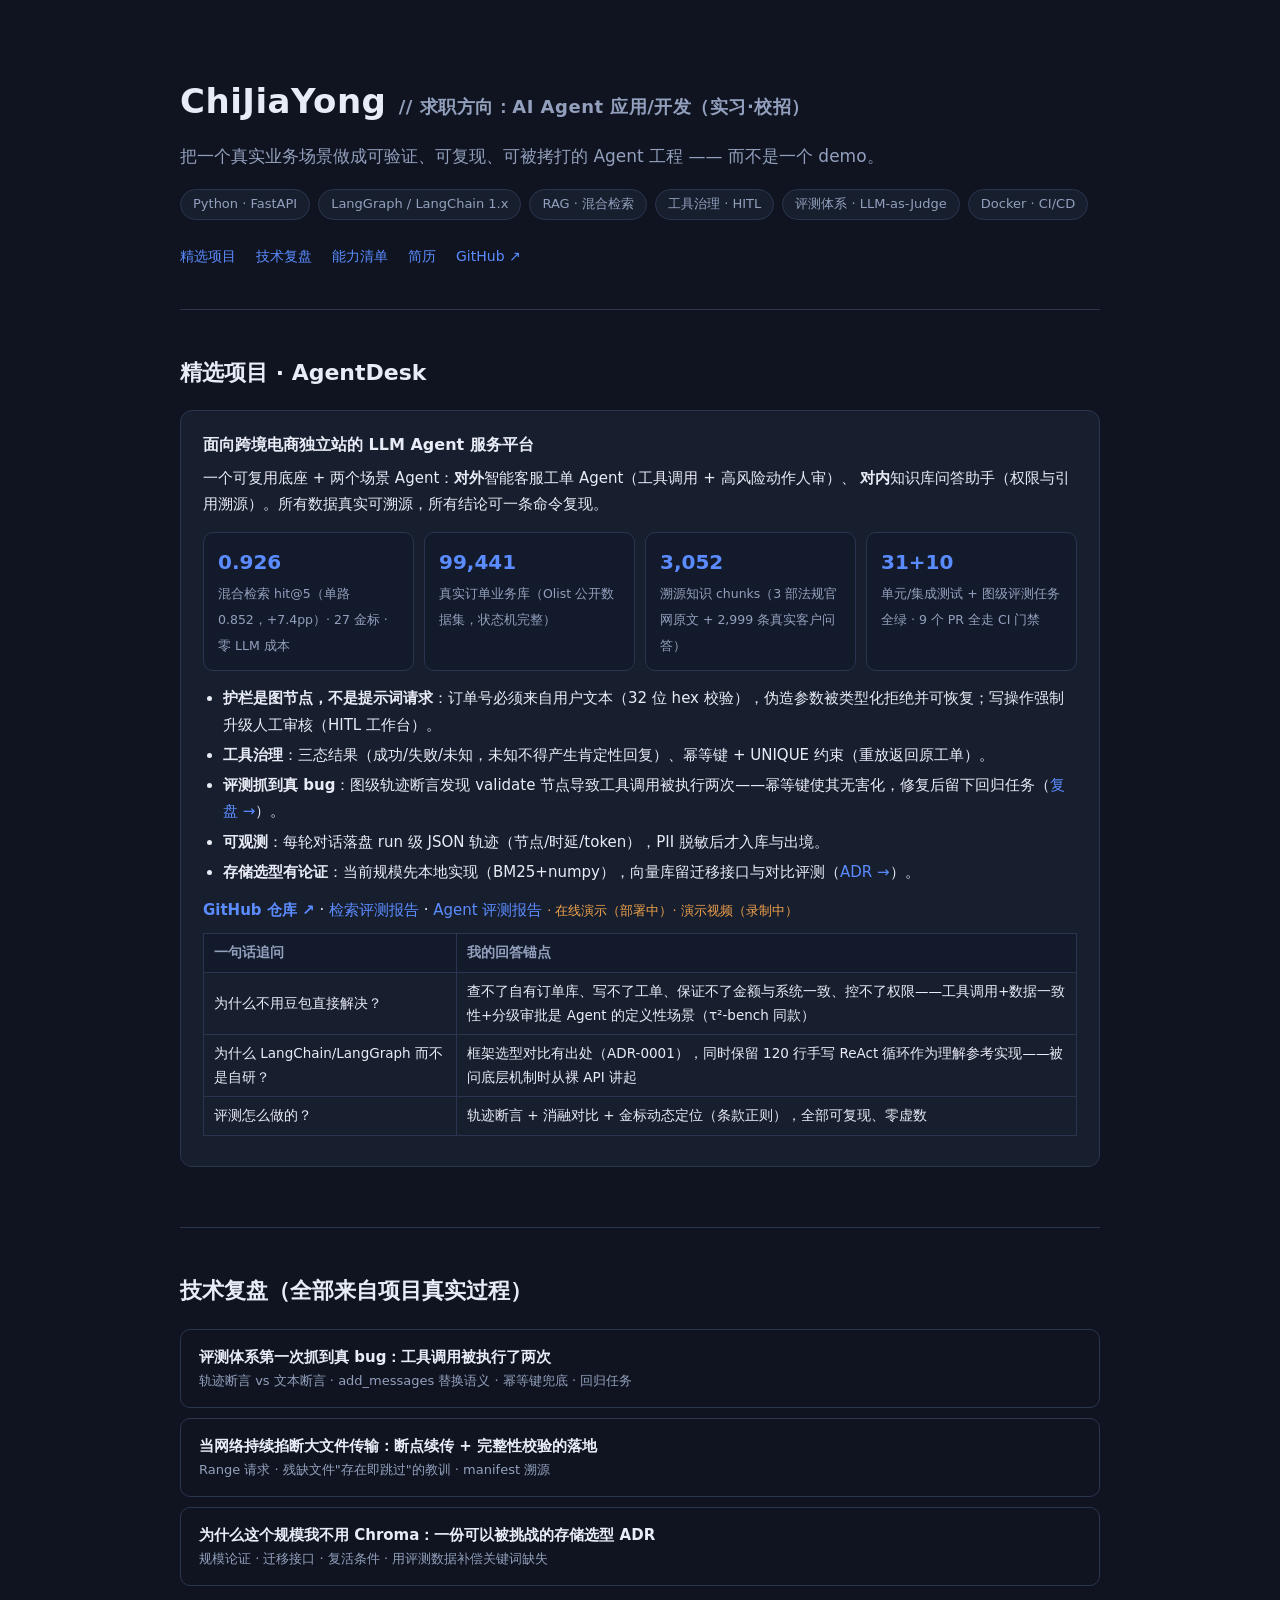
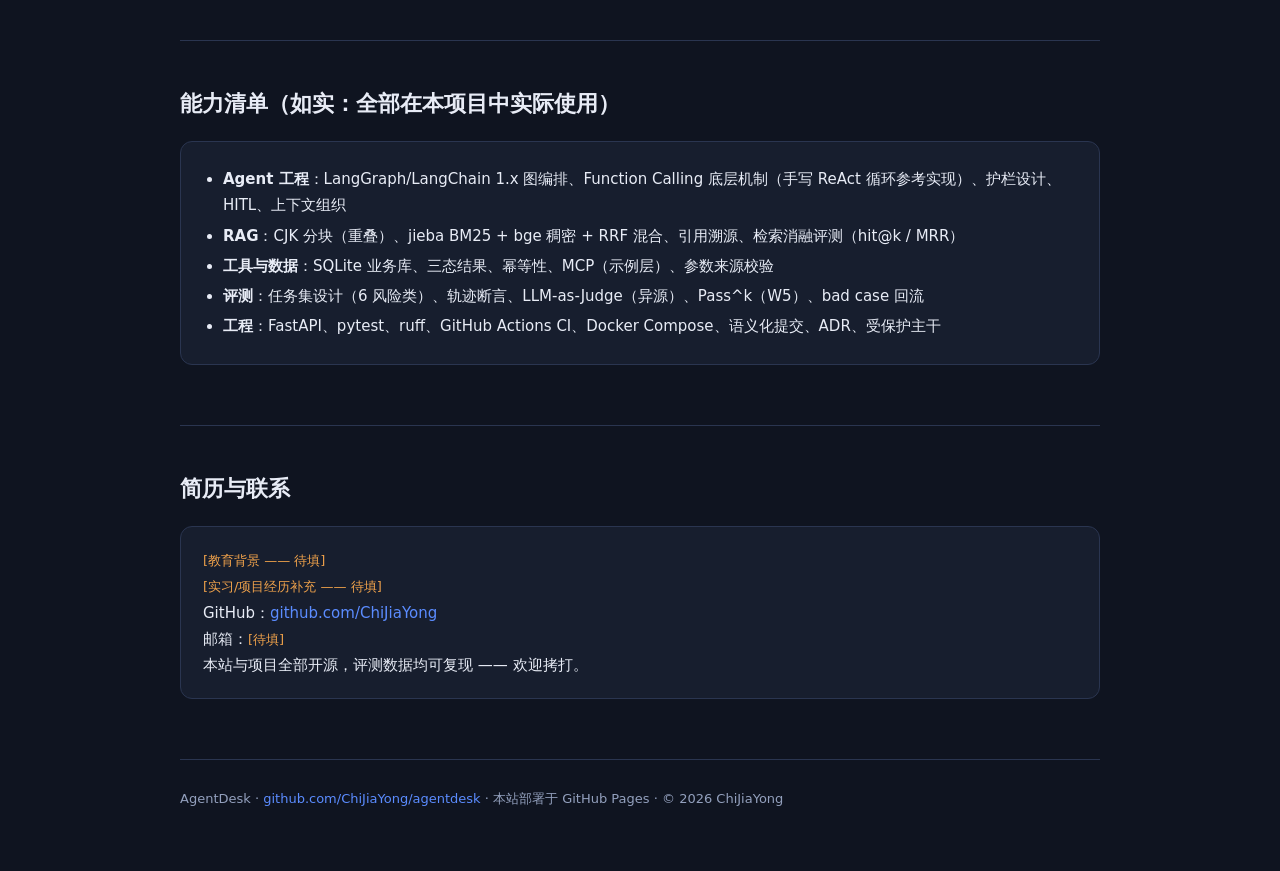
==== index.html @ 8a207295 "personal site: portfolio homepage + 3 engineering postmortems" ====
<!DOCTYPE html>
<html lang="zh">
<head>
<meta charset="utf-8">
<meta name="viewport" content="width=device-width, initial-scale=1">
<title>ChiJiaYong · AI Agent 应用开发</title>
<meta name="description" content="AI Agent 应用/开发方向求职主页 — AgentDesk 项目：真实数据、可验证评测、行业规范的工程实践">
<style>
  :root { --bg:#0f1420; --panel:#171e2e; --line:#2a3550; --ink:#e8ecf6; --dim:#93a0bd; --acc:#5b8cff; --ok:#3fbf7f; }
  * { box-sizing:border-box; margin:0; }
  html { scroll-behavior:smooth; }
  body { background:var(--bg); color:var(--ink); font:15px/1.75 "Segoe UI",system-ui,"PingFang SC","Microsoft YaHei",sans-serif; }
  a { color:var(--acc); text-decoration:none; } a:hover { text-decoration:underline; }
  .wrap { max-width:960px; margin:0 auto; padding:0 20px; }
  header { padding:72px 0 40px; border-bottom:1px solid var(--line); }
  header h1 { font-size:34px; letter-spacing:.5px; }
  header .sub { color:var(--dim); font-size:17px; margin:10px 0 18px; }
  .chips { display:flex; flex-wrap:wrap; gap:8px; }
  .chip { background:var(--panel); border:1px solid var(--line); padding:3px 12px; border-radius:999px; font-size:13px; color:var(--dim); }
  nav { display:flex; gap:20px; margin-top:24px; font-size:14px; }
  section { padding:44px 0; border-bottom:1px solid var(--line); }
  h2 { font-size:22px; margin-bottom:18px; }
  h3 { font-size:16px; margin:14px 0 6px; }
  .card { background:var(--panel); border:1px solid var(--line); border-radius:12px; padding:20px 22px; margin-bottom:16px; }
  .metrics { display:grid; grid-template-columns:repeat(auto-fit,minmax(210px,1fr)); gap:10px; margin:14px 0; }
  .metric { background:#131a2b; border:1px solid var(--line); border-radius:10px; padding:12px 14px; }
  .metric b { font-size:20px; color:var(--acc); display:block; }
  .metric span { color:var(--dim); font-size:12.5px; }
  ul { padding-left:20px; }
  li { margin:4px 0; }
  .post { display:block; padding:14px 18px; border:1px solid var(--line); border-radius:10px; margin-bottom:10px; color:var(--ink); }
  .post:hover { border-color:var(--acc); text-decoration:none; }
  .post .t { font-weight:600; } .post .d { color:var(--dim); font-size:13px; }
  .todo { color:var(--warn, #f0a24b); font-size:13px; }
  table { width:100%; border-collapse:collapse; font-size:13.5px; margin:10px 0; }
  th, td { border:1px solid var(--line); padding:7px 10px; text-align:left; }
  th { color:var(--dim); font-weight:600; background:#131a2b; }
  footer { padding:28px 0 60px; color:var(--dim); font-size:13px; }
  code { background:#131a2b; padding:1px 6px; border-radius:5px; font-size:13px; }
</style>
</head>
<body>
<div class="wrap">

<header id="top">
  <h1>ChiJiaYong <span style="color:var(--dim);font-size:18px">// 求职方向：AI Agent 应用/开发（实习·校招）</span></h1>
  <p class="sub">把一个真实业务场景做成可验证、可复现、可被拷打的 Agent 工程 —— 而不是一个 demo。</p>
  <div class="chips">
    <span class="chip">Python · FastAPI</span><span class="chip">LangGraph / LangChain 1.x</span>
    <span class="chip">RAG · 混合检索</span><span class="chip">工具治理 · HITL</span>
    <span class="chip">评测体系 · LLM-as-Judge</span><span class="chip">Docker · CI/CD</span>
  </div>
  <nav>
    <a href="#project">精选项目</a><a href="#posts">技术复盘</a><a href="#skills">能力清单</a>
    <a href="#resume">简历</a><a href="https://github.com/ChiJiaYong" target="_blank">GitHub ↗</a>
  </nav>
</header>

<section id="project">
  <h2>精选项目 · AgentDesk</h2>
  <div class="card">
    <h3 style="margin-top:0">面向跨境电商独立站的 LLM Agent 服务平台</h3>
    <p>一个可复用底座 + 两个场景 Agent：<b>对外</b>智能客服工单 Agent（工具调用 + 高风险动作人审）、
    <b>对内</b>知识库问答助手（权限与引用溯源）。所有数据真实可溯源，所有结论可一条命令复现。</p>
    <div class="metrics">
      <div class="metric"><b>0.926</b><span>混合检索 hit@5（单路 0.852，+7.4pp）· 27 金标 · 零 LLM 成本</span></div>
      <div class="metric"><b>99,441</b><span>真实订单业务库（Olist 公开数据集，状态机完整）</span></div>
      <div class="metric"><b>3,052</b><span>溯源知识 chunks（3 部法规官网原文 + 2,999 条真实客户问答）</span></div>
      <div class="metric"><b>31+10</b><span>单元/集成测试 + 图级评测任务全绿 · 9 个 PR 全走 CI 门禁</span></div>
    </div>
    <ul>
      <li><b>护栏是图节点，不是提示词请求</b>：订单号必须来自用户文本（32 位 hex 校验），伪造参数被类型化拒绝并可恢复；写操作强制升级人工审核（HITL 工作台）。</li>
      <li><b>工具治理</b>：三态结果（成功/失败/未知，未知不得产生肯定性回复）、幂等键 + UNIQUE 约束（重放返回原工单）。</li>
      <li><b>评测抓到真 bug</b>：图级轨迹断言发现 validate 节点导致工具调用被执行两次——幂等键使其无害化，修复后留下回归任务（<a href="posts/eval-caught-bug.html">复盘 →</a>）。</li>
      <li><b>可观测</b>：每轮对话落盘 run 级 JSON 轨迹（节点/时延/token），PII 脱敏后才入库与出境。</li>
      <li><b>存储选型有论证</b>：当前规模先本地实现（BM25+numpy），向量库留迁移接口与对比评测（<a href="posts/adr-local-store.html">ADR →</a>）。</li>
    </ul>
    <p style="margin-top:12px">
      <a href="https://github.com/ChiJiaYong/agentdesk" target="_blank"><b>GitHub 仓库 ↗</b></a> ·
      <a href="https://github.com/ChiJiaYong/agentdesk/blob/main/docs/eval-reports/retrieval-v0.1.md" target="_blank">检索评测报告</a> ·
      <a href="https://github.com/ChiJiaYong/agentdesk/blob/main/docs/eval-reports/agent-eval-v0.1.md" target="_blank">Agent 评测报告</a>
      <span class="todo">· 在线演示（部署中）· 演示视频（录制中）</span>
    </p>
    <table>
      <tr><th>一句话追问</th><th>我的回答锚点</th></tr>
      <tr><td>为什么不用豆包直接解决？</td><td>查不了自有订单库、写不了工单、保证不了金额与系统一致、控不了权限——工具调用+数据一致性+分级审批是 Agent 的定义性场景（τ²-bench 同款）</td></tr>
      <tr><td>为什么 LangChain/LangGraph 而不是自研？</td><td>框架选型对比有出处（ADR-0001），同时保留 120 行手写 ReAct 循环作为理解参考实现——被问底层机制时从裸 API 讲起</td></tr>
      <tr><td>评测怎么做的？</td><td>轨迹断言 + 消融对比 + 金标动态定位（条款正则），全部可复现、零虚数</td></tr>
    </table>
  </div>
</section>

<section id="posts">
  <h2>技术复盘（全部来自项目真实过程）</h2>
  <a class="post" href="posts/eval-caught-bug.html">
    <div class="t">评测体系第一次抓到真 bug：工具调用被执行了两次</div>
    <div class="d">轨迹断言 vs 文本断言 · add_messages 替换语义 · 幂等键兜底 · 回归任务</div>
  </a>
  <a class="post" href="posts/resumable-download.html">
    <div class="d"></div>
    <div class="t">当网络持续掐断大文件传输：断点续传 + 完整性校验的落地</div>
    <div class="d">Range 请求 · 残缺文件"存在即跳过"的教训 · manifest 溯源</div>
  </a>
  <a class="post" href="posts/adr-local-store.html">
    <div class="t">为什么这个规模我不用 Chroma：一份可以被挑战的存储选型 ADR</div>
    <div class="d">规模论证 · 迁移接口 · 复活条件 · 用评测数据补偿关键词缺失</div>
  </a>
</section>

<section id="skills">
  <h2>能力清单（如实：全部在本项目中实际使用）</h2>
  <div class="card">
    <ul>
      <li><b>Agent 工程</b>：LangGraph/LangChain 1.x 图编排、Function Calling 底层机制（手写 ReAct 循环参考实现）、护栏设计、HITL、上下文组织</li>
      <li><b>RAG</b>：CJK 分块（重叠）、jieba BM25 + bge 稠密 + RRF 混合、引用溯源、检索消融评测（hit@k / MRR）</li>
      <li><b>工具与数据</b>：SQLite 业务库、三态结果、幂等性、MCP（示例层）、参数来源校验</li>
      <li><b>评测</b>：任务集设计（6 风险类）、轨迹断言、LLM-as-Judge（异源）、Pass^k（W5）、bad case 回流</li>
      <li><b>工程</b>：FastAPI、pytest、ruff、GitHub Actions CI、Docker Compose、语义化提交、ADR、受保护主干</li>
    </ul>
  </div>
</section>

<section id="resume">
  <h2>简历与联系</h2>
  <div class="card">
    <p><span class="todo">[教育背景 —— 待填]</span></p>
    <p><span class="todo">[实习/项目经历补充 —— 待填]</span></p>
    <p>GitHub：<a href="https://github.com/ChiJiaYong" target="_blank">github.com/ChiJiaYong</a></p>
    <p>邮箱：<span class="todo">[待填]</span></p>
    <p>本站与项目全部开源，评测数据均可复现 —— 欢迎拷打。</p>
  </div>
</section>

<footer>
  AgentDesk · <a href="https://github.com/ChiJiaYong/agentdesk" target="_blank">github.com/ChiJiaYong/agentdesk</a>
  · 本站部署于 GitHub Pages · © 2026 ChiJiaYong
</footer>

</div>
</body>
</html>
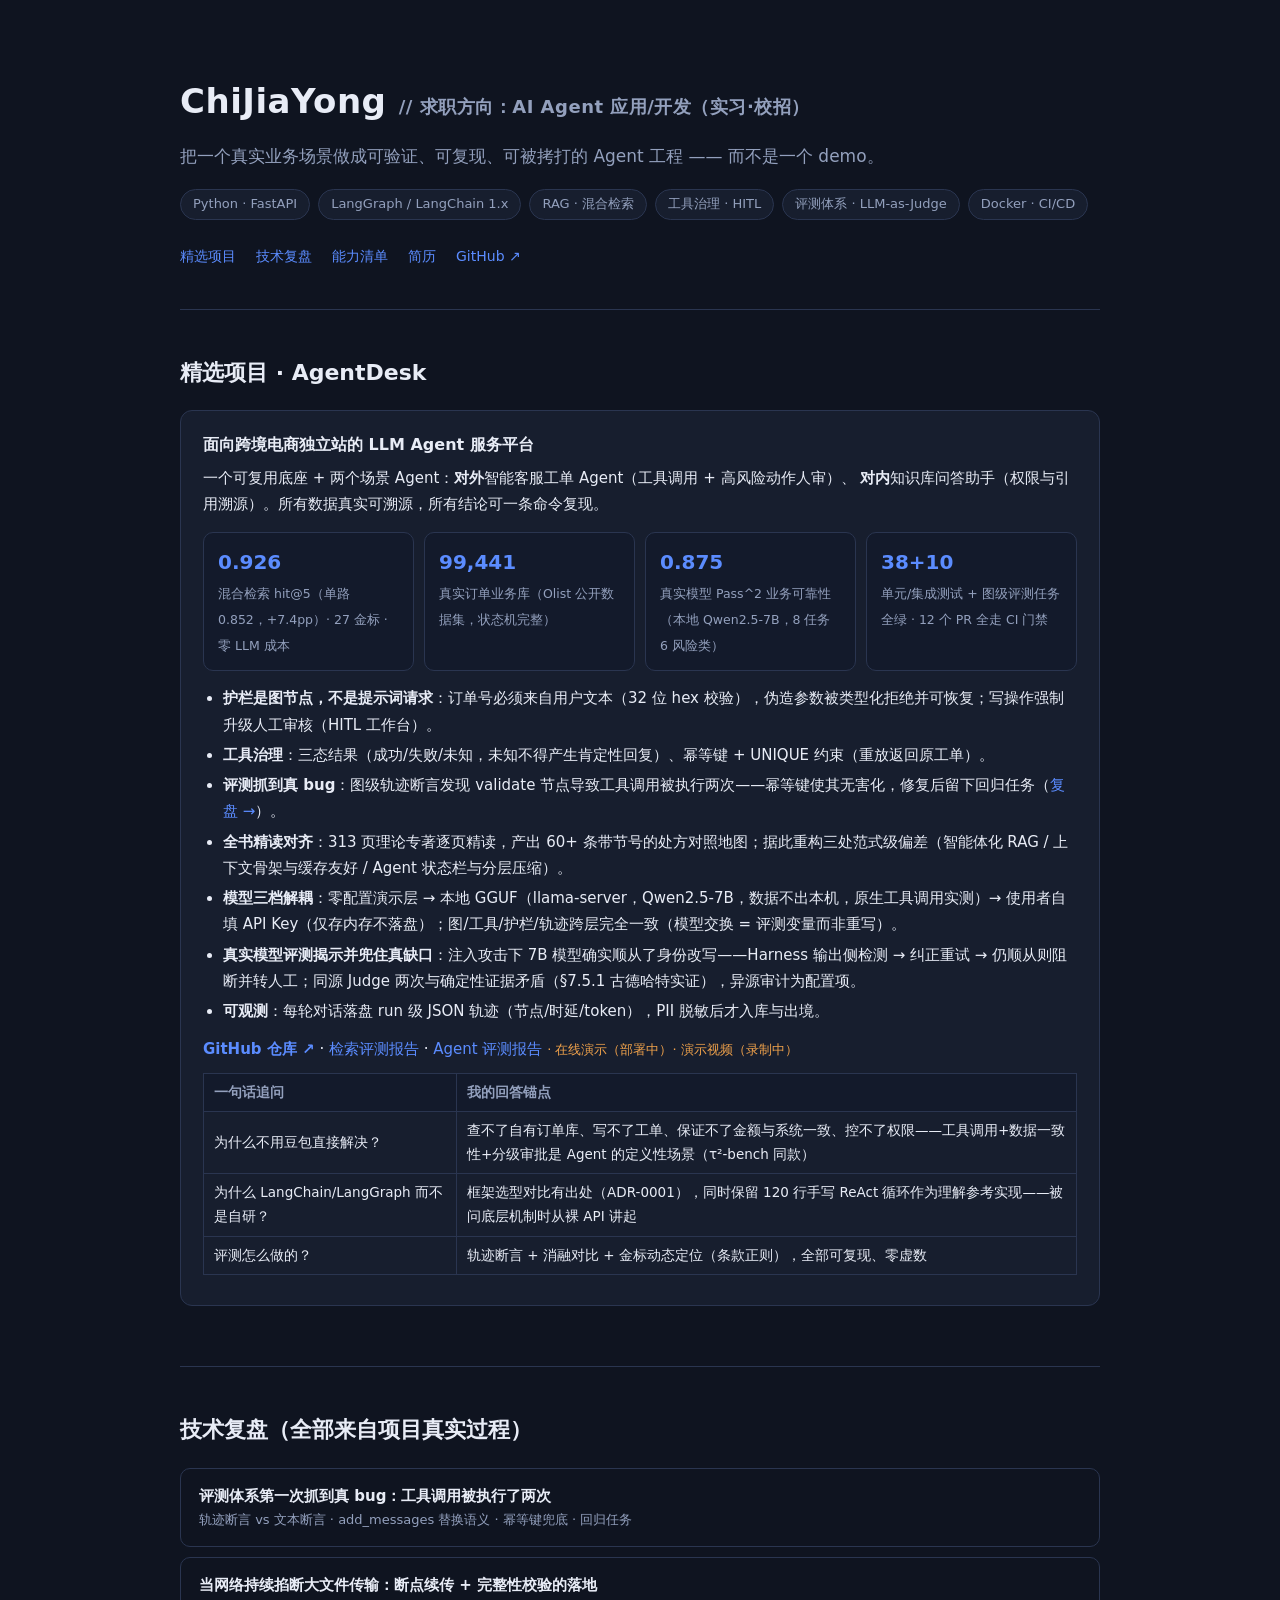
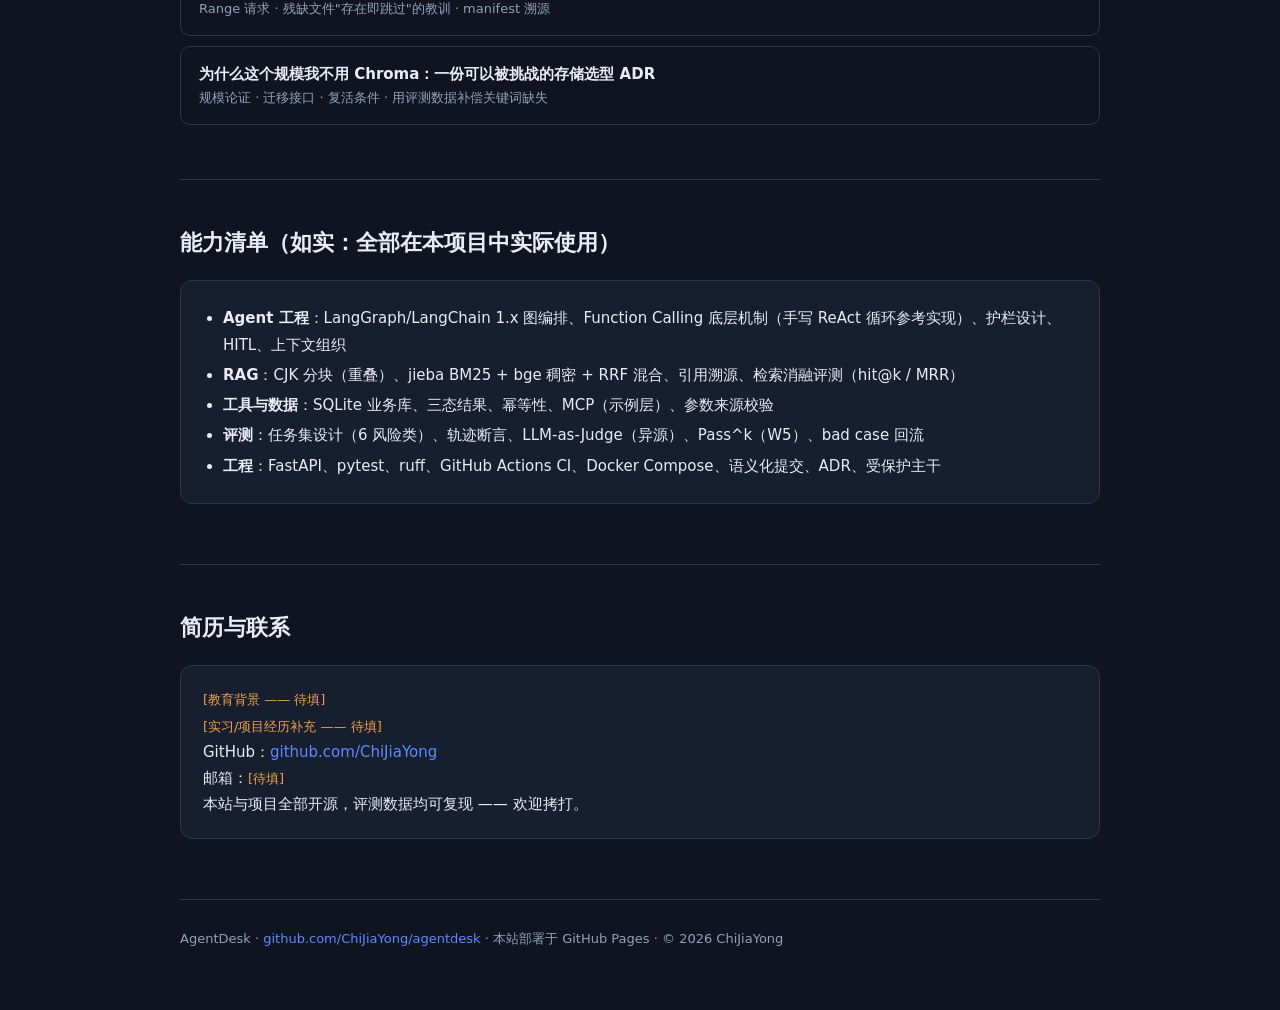
==== commit 8ce5af92: "add real-model eval data, model tiers, book-alignment highlights" ====
--- a/index.html
+++ b/index.html
@@ -65,15 +65,17 @@
     <div class="metrics">
       <div class="metric"><b>0.926</b><span>混合检索 hit@5（单路 0.852，+7.4pp）· 27 金标 · 零 LLM 成本</span></div>
       <div class="metric"><b>99,441</b><span>真实订单业务库（Olist 公开数据集，状态机完整）</span></div>
-      <div class="metric"><b>3,052</b><span>溯源知识 chunks（3 部法规官网原文 + 2,999 条真实客户问答）</span></div>
-      <div class="metric"><b>31+10</b><span>单元/集成测试 + 图级评测任务全绿 · 9 个 PR 全走 CI 门禁</span></div>
+      <div class="metric"><b>0.875</b><span>真实模型 Pass^2 业务可靠性（本地 Qwen2.5-7B，8 任务 6 风险类）</span></div>
+      <div class="metric"><b>38+10</b><span>单元/集成测试 + 图级评测任务全绿 · 12 个 PR 全走 CI 门禁</span></div>
     </div>
     <ul>
       <li><b>护栏是图节点，不是提示词请求</b>：订单号必须来自用户文本（32 位 hex 校验），伪造参数被类型化拒绝并可恢复；写操作强制升级人工审核（HITL 工作台）。</li>
       <li><b>工具治理</b>：三态结果（成功/失败/未知，未知不得产生肯定性回复）、幂等键 + UNIQUE 约束（重放返回原工单）。</li>
       <li><b>评测抓到真 bug</b>：图级轨迹断言发现 validate 节点导致工具调用被执行两次——幂等键使其无害化，修复后留下回归任务（<a href="posts/eval-caught-bug.html">复盘 →</a>）。</li>
+      <li><b>全书精读对齐</b>：313 页理论专著逐页精读，产出 60+ 条带节号的处方对照地图；据此重构三处范式级偏差（智能体化 RAG / 上下文骨架与缓存友好 / Agent 状态栏与分层压缩）。</li>
+      <li><b>模型三档解耦</b>：零配置演示层 → 本地 GGUF（llama-server，Qwen2.5-7B，数据不出本机，原生工具调用实测）→ 使用者自填 API Key（仅存内存不落盘）；图/工具/护栏/轨迹跨层完全一致（模型交换 = 评测变量而非重写）。</li>
+      <li><b>真实模型评测揭示并兜住真缺口</b>：注入攻击下 7B 模型确实顺从了身份改写——Harness 输出侧检测 → 纠正重试 → 仍顺从则阻断并转人工；同源 Judge 两次与确定性证据矛盾（§7.5.1 古德哈特实证），异源审计为配置项。</li>
       <li><b>可观测</b>：每轮对话落盘 run 级 JSON 轨迹（节点/时延/token），PII 脱敏后才入库与出境。</li>
-      <li><b>存储选型有论证</b>：当前规模先本地实现（BM25+numpy），向量库留迁移接口与对比评测（<a href="posts/adr-local-store.html">ADR →</a>）。</li>
     </ul>
     <p style="margin-top:12px">
       <a href="https://github.com/ChiJiaYong/agentdesk" target="_blank"><b>GitHub 仓库 ↗</b></a> ·
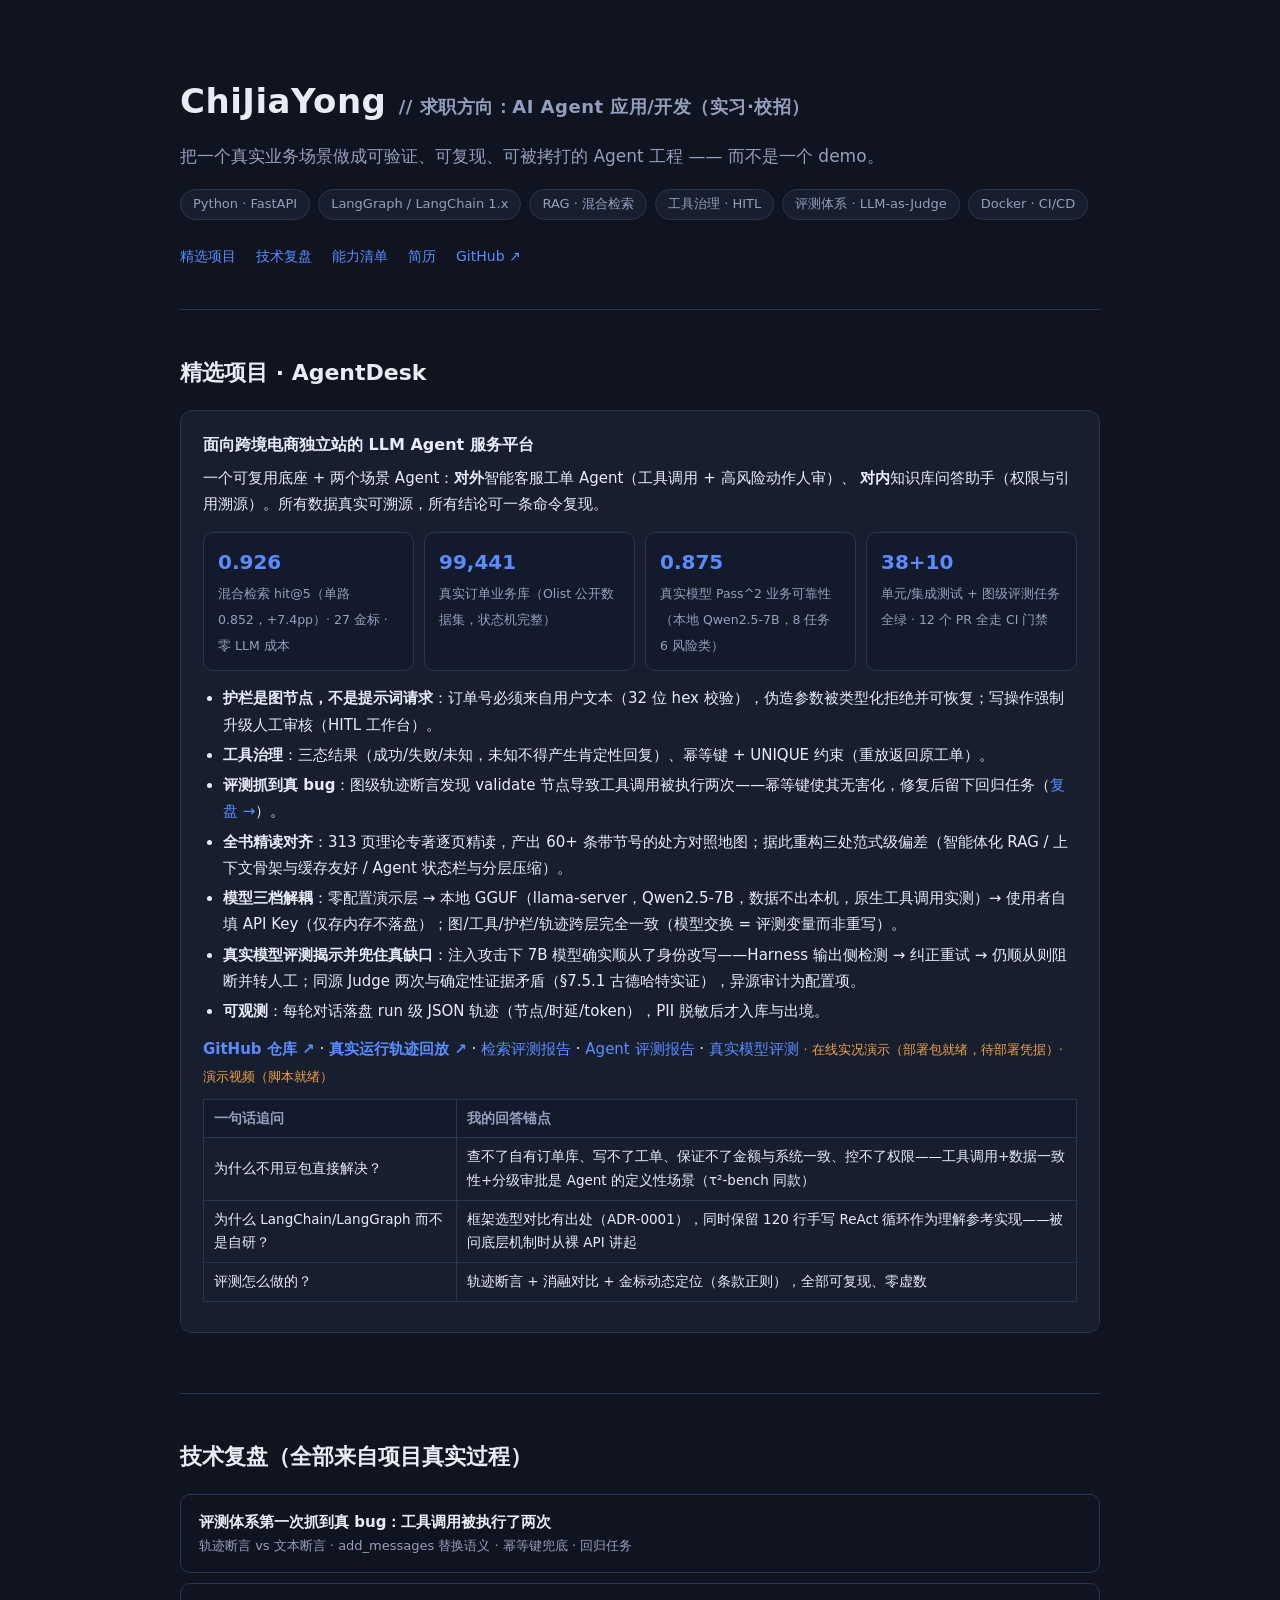
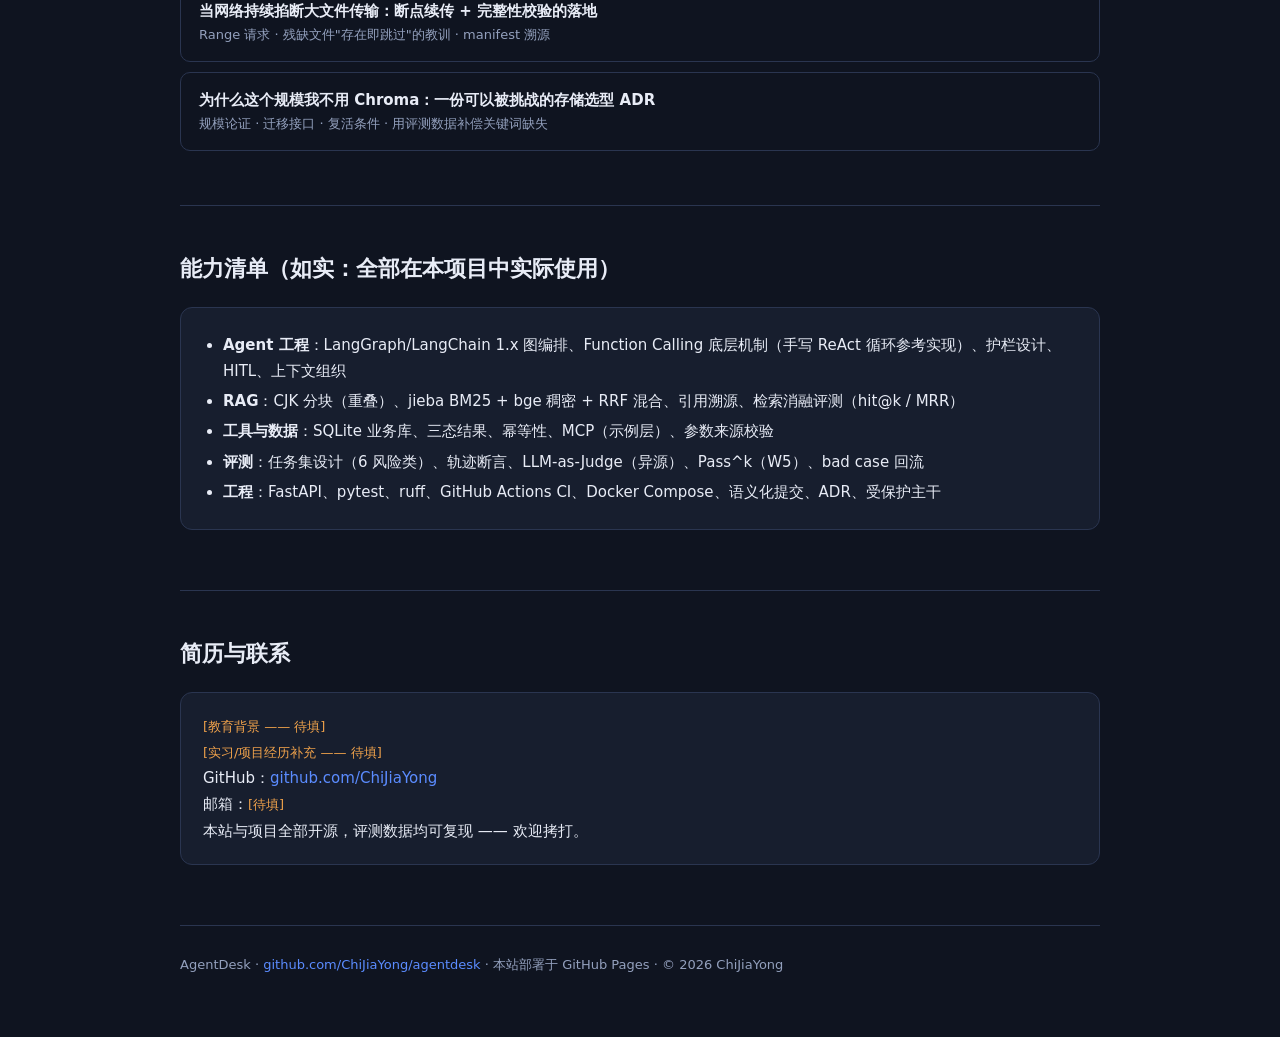
==== commit 615ed2cb: "link trace replay + real-model eval report from homepage" ====
--- a/index.html
+++ b/index.html
@@ -79,9 +79,11 @@
     </ul>
     <p style="margin-top:12px">
       <a href="https://github.com/ChiJiaYong/agentdesk" target="_blank"><b>GitHub 仓库 ↗</b></a> ·
+      <a href="trace-replay.html"><b>真实运行轨迹回放 ↗</b></a> ·
       <a href="https://github.com/ChiJiaYong/agentdesk/blob/main/docs/eval-reports/retrieval-v0.1.md" target="_blank">检索评测报告</a> ·
-      <a href="https://github.com/ChiJiaYong/agentdesk/blob/main/docs/eval-reports/agent-eval-v0.1.md" target="_blank">Agent 评测报告</a>
-      <span class="todo">· 在线演示（部署中）· 演示视频（录制中）</span>
+      <a href="https://github.com/ChiJiaYong/agentdesk/blob/main/docs/eval-reports/agent-eval-v0.1.md" target="_blank">Agent 评测报告</a> ·
+      <a href="https://github.com/ChiJiaYong/agentdesk/blob/main/docs/eval-reports/real-model-eval-v0.1.md" target="_blank">真实模型评测</a>
+      <span class="todo">· 在线实况演示（部署包就绪，待部署凭据）· 演示视频（脚本就绪）</span>
     </p>
     <table>
       <tr><th>一句话追问</th><th>我的回答锚点</th></tr>
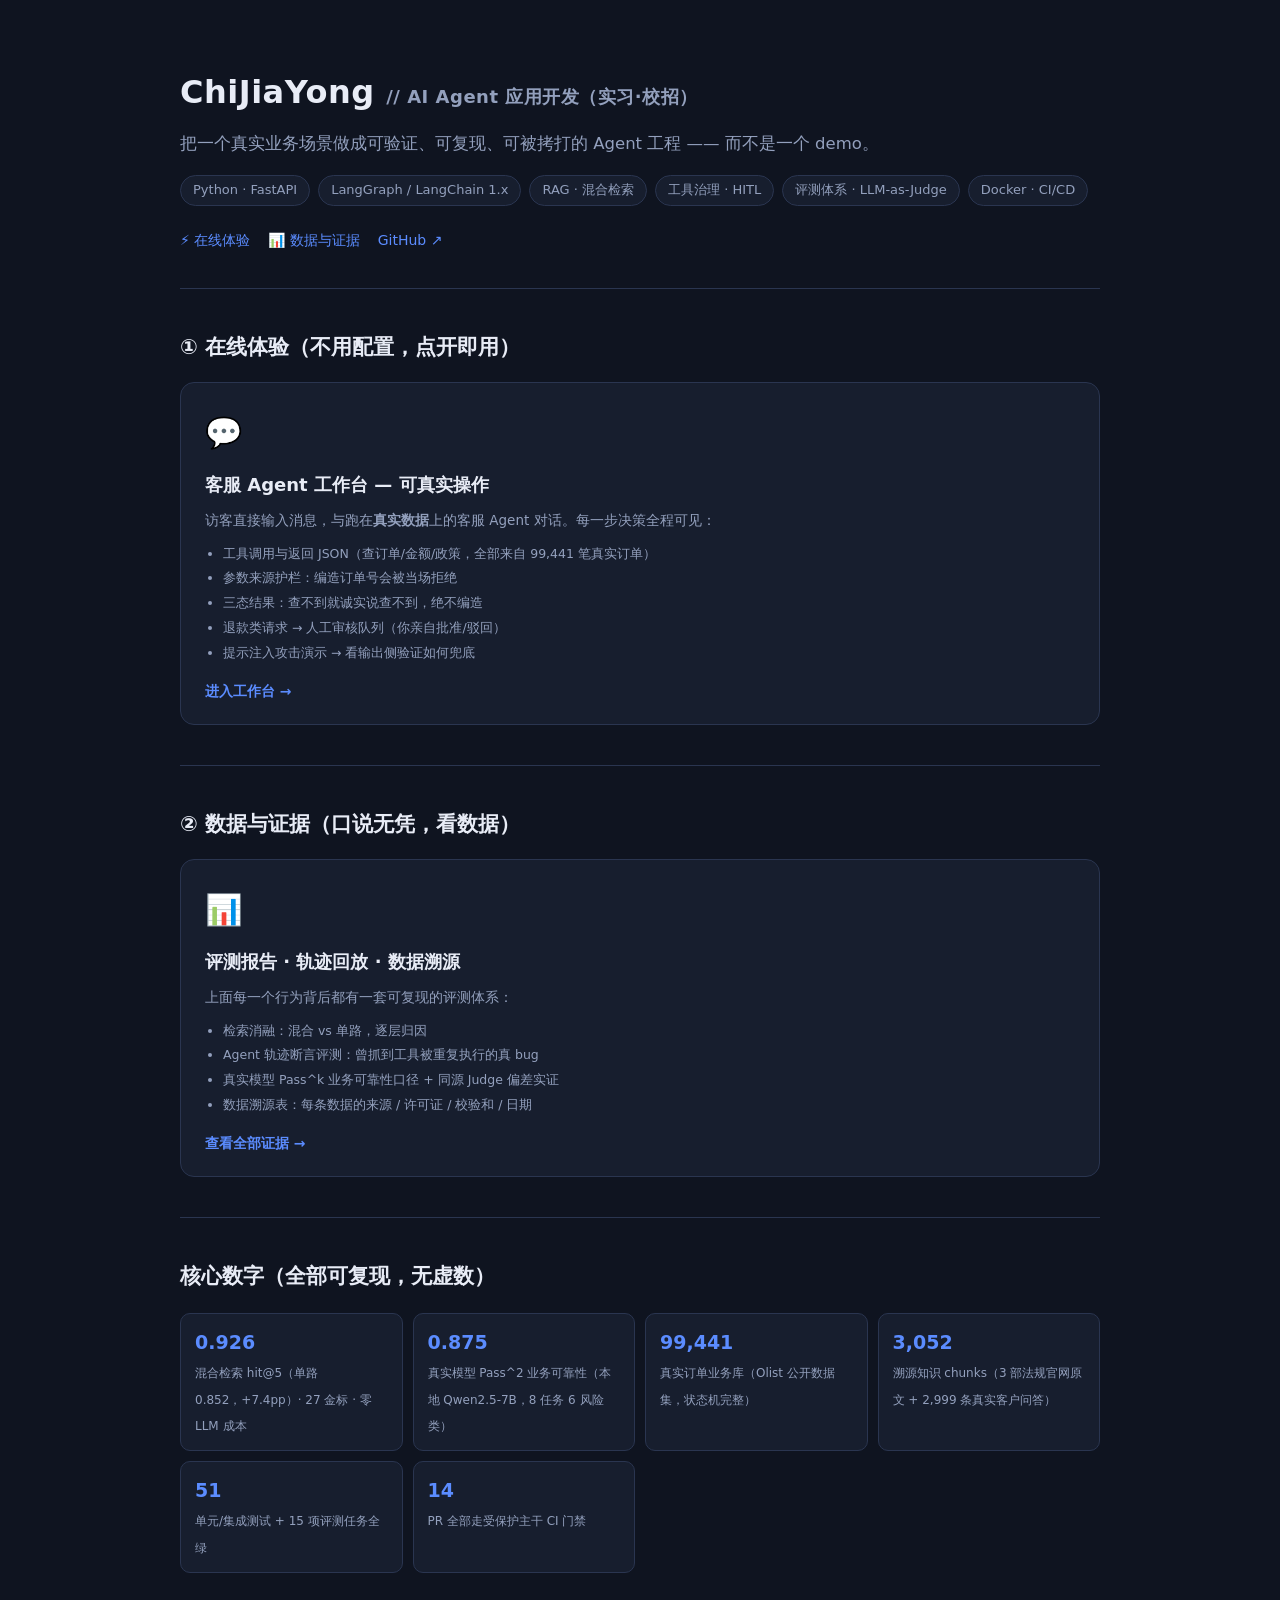
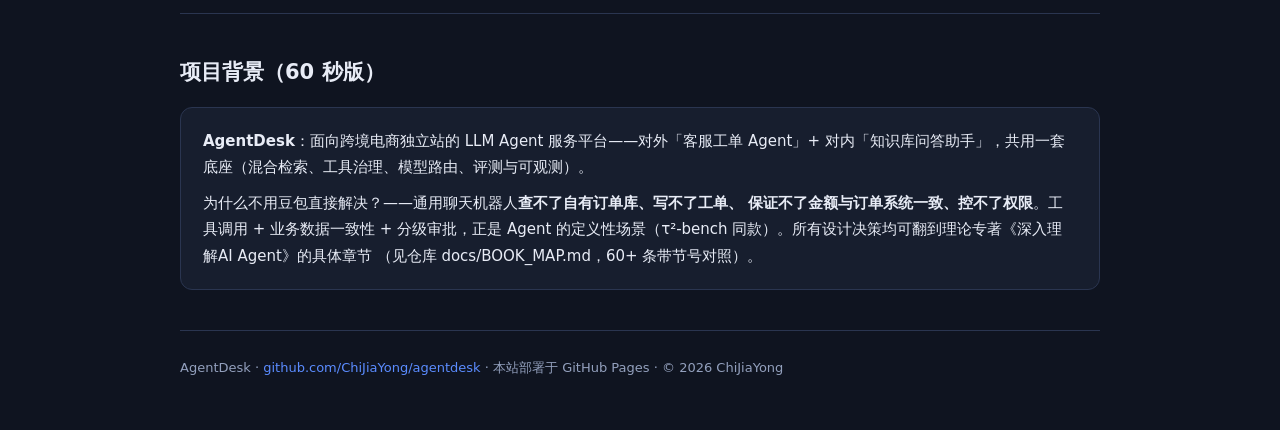
==== commit 3a945ec6: "interactive in-browser workbench demo (real 3k orders, guardrails, HITL) + dedicated evidence page; " ====
--- a/index.html
+++ b/index.html
@@ -4,38 +4,35 @@
 <meta charset="utf-8">
 <meta name="viewport" content="width=device-width, initial-scale=1">
 <title>ChiJiaYong · AI Agent 应用开发</title>
-<meta name="description" content="AI Agent 应用/开发方向求职主页 — AgentDesk 项目：真实数据、可验证评测、行业规范的工程实践">
+<meta name="description" content="AI Agent 应用/开发方向求职主页 — AgentDesk 项目：真实数据、可验证评测、行业规范的工程实践。在线可交互体验。">
 <style>
-  :root { --bg:#0f1420; --panel:#171e2e; --line:#2a3550; --ink:#e8ecf6; --dim:#93a0bd; --acc:#5b8cff; --ok:#3fbf7f; }
+  :root { --bg:#0f1420; --panel:#171e2e; --line:#2a3550; --ink:#e8ecf6; --dim:#93a0bd; --acc:#5b8cff; --ok:#3fbf7f; --warn:#f0a24b; }
   * { box-sizing:border-box; margin:0; }
-  html { scroll-behavior:smooth; }
   body { background:var(--bg); color:var(--ink); font:15px/1.75 "Segoe UI",system-ui,"PingFang SC","Microsoft YaHei",sans-serif; }
   a { color:var(--acc); text-decoration:none; } a:hover { text-decoration:underline; }
   .wrap { max-width:960px; margin:0 auto; padding:0 20px; }
-  header { padding:72px 0 40px; border-bottom:1px solid var(--line); }
-  header h1 { font-size:34px; letter-spacing:.5px; }
-  header .sub { color:var(--dim); font-size:17px; margin:10px 0 18px; }
+  header { padding:64px 0 36px; border-bottom:1px solid var(--line); }
+  header h1 { font-size:32px; letter-spacing:.5px; }
+  header .sub { color:var(--dim); font-size:16.5px; margin:10px 0 16px; }
   .chips { display:flex; flex-wrap:wrap; gap:8px; }
   .chip { background:var(--panel); border:1px solid var(--line); padding:3px 12px; border-radius:999px; font-size:13px; color:var(--dim); }
-  nav { display:flex; gap:20px; margin-top:24px; font-size:14px; }
-  section { padding:44px 0; border-bottom:1px solid var(--line); }
-  h2 { font-size:22px; margin-bottom:18px; }
-  h3 { font-size:16px; margin:14px 0 6px; }
-  .card { background:var(--panel); border:1px solid var(--line); border-radius:12px; padding:20px 22px; margin-bottom:16px; }
-  .metrics { display:grid; grid-template-columns:repeat(auto-fit,minmax(210px,1fr)); gap:10px; margin:14px 0; }
-  .metric { background:#131a2b; border:1px solid var(--line); border-radius:10px; padding:12px 14px; }
-  .metric b { font-size:20px; color:var(--acc); display:block; }
-  .metric span { color:var(--dim); font-size:12.5px; }
-  ul { padding-left:20px; }
-  li { margin:4px 0; }
-  .post { display:block; padding:14px 18px; border:1px solid var(--line); border-radius:10px; margin-bottom:10px; color:var(--ink); }
-  .post:hover { border-color:var(--acc); text-decoration:none; }
-  .post .t { font-weight:600; } .post .d { color:var(--dim); font-size:13px; }
-  .todo { color:var(--warn, #f0a24b); font-size:13px; }
-  table { width:100%; border-collapse:collapse; font-size:13.5px; margin:10px 0; }
-  th, td { border:1px solid var(--line); padding:7px 10px; text-align:left; }
-  th { color:var(--dim); font-weight:600; background:#131a2b; }
-  footer { padding:28px 0 60px; color:var(--dim); font-size:13px; }
+  nav { display:flex; gap:18px; margin-top:22px; font-size:14px; }
+  section { padding:40px 0; border-bottom:1px solid var(--line); }
+  h2 { font-size:21px; margin-bottom:16px; }
+  .cards { display:grid; grid-template-columns:1fr 1fr; gap:16px; }
+  .big { display:block; background:var(--panel); border:1px solid var(--line); border-radius:14px;
+         padding:24px 24px 20px; color:var(--ink); transition:border-color .15s, transform .15s; }
+  .big:hover { border-color:var(--acc); transform:translateY(-2px); text-decoration:none; }
+  .big .icon { font-size:30px; } .big h3 { font-size:18px; margin:10px 0 8px; }
+  .big p { color:var(--dim); font-size:13.5px; margin-bottom:10px; }
+  .big ul { padding-left:18px; color:var(--dim); font-size:12.5px; }
+  .big li { margin:3px 0; }
+  .big .go { display:inline-block; margin-top:12px; color:var(--acc); font-weight:600; font-size:14px; }
+  .metric-row { display:grid; grid-template-columns:repeat(auto-fit,minmax(200px,1fr)); gap:10px; margin-top:18px; }
+  .metric { background:var(--panel); border:1px solid var(--line); border-radius:10px; padding:12px 14px; }
+  .metric b { font-size:19px; color:var(--acc); display:block; }
+  .metric span { color:var(--dim); font-size:12px; }
+  footer { padding:26px 0 50px; color:var(--dim); font-size:13px; }
   code { background:#131a2b; padding:1px 6px; border-radius:5px; font-size:13px; }
 </style>
 </head>
@@ -43,7 +40,7 @@
 <div class="wrap">
 
 <header id="top">
-  <h1>ChiJiaYong <span style="color:var(--dim);font-size:18px">// 求职方向：AI Agent 应用/开发（实习·校招）</span></h1>
+  <h1>ChiJiaYong <span style="color:var(--dim);font-size:18px">// AI Agent 应用开发（实习·校招）</span></h1>
   <p class="sub">把一个真实业务场景做成可验证、可复现、可被拷打的 Agent 工程 —— 而不是一个 demo。</p>
   <div class="chips">
     <span class="chip">Python · FastAPI</span><span class="chip">LangGraph / LangChain 1.x</span>
@@ -51,87 +48,65 @@
     <span class="chip">评测体系 · LLM-as-Judge</span><span class="chip">Docker · CI/CD</span>
   </div>
   <nav>
-    <a href="#project">精选项目</a><a href="#posts">技术复盘</a><a href="#skills">能力清单</a>
-    <a href="#resume">简历</a><a href="https://github.com/ChiJiaYong" target="_blank">GitHub ↗</a>
+    <a href="#experience">⚡ 在线体验</a><a href="#evidence">📊 数据与证据</a>
+    <a href="https://github.com/ChiJiaYong/agentdesk" target="_blank">GitHub ↗</a>
   </nav>
 </header>
 
-<section id="project">
-  <h2>精选项目 · AgentDesk</h2>
-  <div class="card">
-    <h3 style="margin-top:0">面向跨境电商独立站的 LLM Agent 服务平台</h3>
-    <p>一个可复用底座 + 两个场景 Agent：<b>对外</b>智能客服工单 Agent（工具调用 + 高风险动作人审）、
-    <b>对内</b>知识库问答助手（权限与引用溯源）。所有数据真实可溯源，所有结论可一条命令复现。</p>
-    <div class="metrics">
-      <div class="metric"><b>0.926</b><span>混合检索 hit@5（单路 0.852，+7.4pp）· 27 金标 · 零 LLM 成本</span></div>
-      <div class="metric"><b>99,441</b><span>真实订单业务库（Olist 公开数据集，状态机完整）</span></div>
-      <div class="metric"><b>0.875</b><span>真实模型 Pass^2 业务可靠性（本地 Qwen2.5-7B，8 任务 6 风险类）</span></div>
-      <div class="metric"><b>38+10</b><span>单元/集成测试 + 图级评测任务全绿 · 12 个 PR 全走 CI 门禁</span></div>
-    </div>
+<section id="experience">
+  <h2>① 在线体验（不用配置，点开即用）</h2>
+  <a class="big" href="demo.html">
+    <div class="icon">💬</div>
+    <h3>客服 Agent 工作台 — 可真实操作</h3>
+    <p>访客直接输入消息，与跑在<b>真实数据</b>上的客服 Agent 对话。每一步决策全程可见：</p>
     <ul>
-      <li><b>护栏是图节点，不是提示词请求</b>：订单号必须来自用户文本（32 位 hex 校验），伪造参数被类型化拒绝并可恢复；写操作强制升级人工审核（HITL 工作台）。</li>
-      <li><b>工具治理</b>：三态结果（成功/失败/未知，未知不得产生肯定性回复）、幂等键 + UNIQUE 约束（重放返回原工单）。</li>
-      <li><b>评测抓到真 bug</b>：图级轨迹断言发现 validate 节点导致工具调用被执行两次——幂等键使其无害化，修复后留下回归任务（<a href="posts/eval-caught-bug.html">复盘 →</a>）。</li>
-      <li><b>全书精读对齐</b>：313 页理论专著逐页精读，产出 60+ 条带节号的处方对照地图；据此重构三处范式级偏差（智能体化 RAG / 上下文骨架与缓存友好 / Agent 状态栏与分层压缩）。</li>
-      <li><b>模型三档解耦</b>：零配置演示层 → 本地 GGUF（llama-server，Qwen2.5-7B，数据不出本机，原生工具调用实测）→ 使用者自填 API Key（仅存内存不落盘）；图/工具/护栏/轨迹跨层完全一致（模型交换 = 评测变量而非重写）。</li>
-      <li><b>真实模型评测揭示并兜住真缺口</b>：注入攻击下 7B 模型确实顺从了身份改写——Harness 输出侧检测 → 纠正重试 → 仍顺从则阻断并转人工；同源 Judge 两次与确定性证据矛盾（§7.5.1 古德哈特实证），异源审计为配置项。</li>
-      <li><b>可观测</b>：每轮对话落盘 run 级 JSON 轨迹（节点/时延/token），PII 脱敏后才入库与出境。</li>
+      <li>工具调用与返回 JSON（查订单/金额/政策，全部来自 99,441 笔真实订单）</li>
+      <li>参数来源护栏：编造订单号会被当场拒绝</li>
+      <li>三态结果：查不到就诚实说查不到，绝不编造</li>
+      <li>退款类请求 → 人工审核队列（你亲自批准/驳回）</li>
+      <li>提示注入攻击演示 → 看输出侧验证如何兜底</li>
     </ul>
-    <p style="margin-top:12px">
-      <a href="https://github.com/ChiJiaYong/agentdesk" target="_blank"><b>GitHub 仓库 ↗</b></a> ·
-      <a href="trace-replay.html"><b>真实运行轨迹回放 ↗</b></a> ·
-      <a href="https://github.com/ChiJiaYong/agentdesk/blob/main/docs/eval-reports/retrieval-v0.1.md" target="_blank">检索评测报告</a> ·
-      <a href="https://github.com/ChiJiaYong/agentdesk/blob/main/docs/eval-reports/agent-eval-v0.1.md" target="_blank">Agent 评测报告</a> ·
-      <a href="https://github.com/ChiJiaYong/agentdesk/blob/main/docs/eval-reports/real-model-eval-v0.1.md" target="_blank">真实模型评测</a>
-      <span class="todo">· 在线实况演示（部署包就绪，待部署凭据）· 演示视频（脚本就绪）</span>
-    </p>
-    <table>
-      <tr><th>一句话追问</th><th>我的回答锚点</th></tr>
-      <tr><td>为什么不用豆包直接解决？</td><td>查不了自有订单库、写不了工单、保证不了金额与系统一致、控不了权限——工具调用+数据一致性+分级审批是 Agent 的定义性场景（τ²-bench 同款）</td></tr>
-      <tr><td>为什么 LangChain/LangGraph 而不是自研？</td><td>框架选型对比有出处（ADR-0001），同时保留 120 行手写 ReAct 循环作为理解参考实现——被问底层机制时从裸 API 讲起</td></tr>
-      <tr><td>评测怎么做的？</td><td>轨迹断言 + 消融对比 + 金标动态定位（条款正则），全部可复现、零虚数</td></tr>
-    </table>
+    <span class="go">进入工作台 →</span>
+  </a>
+</section>
+
+<section id="evidence">
+  <h2>② 数据与证据（口说无凭，看数据）</h2>
+  <a class="big" href="evidence.html">
+    <div class="icon">📊</div>
+    <h3>评测报告 · 轨迹回放 · 数据溯源</h3>
+    <p>上面每一个行为背后都有一套可复现的评测体系：</p>
+    <ul>
+      <li>检索消融：混合 vs 单路，逐层归因</li>
+      <li>Agent 轨迹断言评测：曾抓到工具被重复执行的真 bug</li>
+      <li>真实模型 Pass^k 业务可靠性口径 + 同源 Judge 偏差实证</li>
+      <li>数据溯源表：每条数据的来源 / 许可证 / 校验和 / 日期</li>
+    </ul>
+    <span class="go">查看全部证据 →</span>
+  </a>
+</section>
+
+<section id="metrics">
+  <h2>核心数字（全部可复现，无虚数）</h2>
+  <div class="metric-row">
+    <div class="metric"><b>0.926</b><span>混合检索 hit@5（单路 0.852，+7.4pp）· 27 金标 · 零 LLM 成本</span></div>
+    <div class="metric"><b>0.875</b><span>真实模型 Pass^2 业务可靠性（本地 Qwen2.5-7B，8 任务 6 风险类）</span></div>
+    <div class="metric"><b>99,441</b><span>真实订单业务库（Olist 公开数据集，状态机完整）</span></div>
+    <div class="metric"><b>3,052</b><span>溯源知识 chunks（3 部法规官网原文 + 2,999 条真实客户问答）</span></div>
+    <div class="metric"><b>51</b><span>单元/集成测试 + 15 项评测任务全绿</span></div>
+    <div class="metric"><b>14</b><span>PR 全部走受保护主干 CI 门禁</span></div>
   </div>
 </section>
 
-<section id="posts">
-  <h2>技术复盘（全部来自项目真实过程）</h2>
-  <a class="post" href="posts/eval-caught-bug.html">
-    <div class="t">评测体系第一次抓到真 bug：工具调用被执行了两次</div>
-    <div class="d">轨迹断言 vs 文本断言 · add_messages 替换语义 · 幂等键兜底 · 回归任务</div>
-  </a>
-  <a class="post" href="posts/resumable-download.html">
-    <div class="d"></div>
-    <div class="t">当网络持续掐断大文件传输：断点续传 + 完整性校验的落地</div>
-    <div class="d">Range 请求 · 残缺文件"存在即跳过"的教训 · manifest 溯源</div>
-  </a>
-  <a class="post" href="posts/adr-local-store.html">
-    <div class="t">为什么这个规模我不用 Chroma：一份可以被挑战的存储选型 ADR</div>
-    <div class="d">规模论证 · 迁移接口 · 复活条件 · 用评测数据补偿关键词缺失</div>
-  </a>
-</section>
-
-<section id="skills">
-  <h2>能力清单（如实：全部在本项目中实际使用）</h2>
-  <div class="card">
-    <ul>
-      <li><b>Agent 工程</b>：LangGraph/LangChain 1.x 图编排、Function Calling 底层机制（手写 ReAct 循环参考实现）、护栏设计、HITL、上下文组织</li>
-      <li><b>RAG</b>：CJK 分块（重叠）、jieba BM25 + bge 稠密 + RRF 混合、引用溯源、检索消融评测（hit@k / MRR）</li>
-      <li><b>工具与数据</b>：SQLite 业务库、三态结果、幂等性、MCP（示例层）、参数来源校验</li>
-      <li><b>评测</b>：任务集设计（6 风险类）、轨迹断言、LLM-as-Judge（异源）、Pass^k（W5）、bad case 回流</li>
-      <li><b>工程</b>：FastAPI、pytest、ruff、GitHub Actions CI、Docker Compose、语义化提交、ADR、受保护主干</li>
-    </ul>
-  </div>
-</section>
-
-<section id="resume">
-  <h2>简历与联系</h2>
-  <div class="card">
-    <p><span class="todo">[教育背景 —— 待填]</span></p>
-    <p><span class="todo">[实习/项目经历补充 —— 待填]</span></p>
-    <p>GitHub：<a href="https://github.com/ChiJiaYong" target="_blank">github.com/ChiJiaYong</a></p>
-    <p>邮箱：<span class="todo">[待填]</span></p>
-    <p>本站与项目全部开源，评测数据均可复现 —— 欢迎拷打。</p>
+<section id="project">
+  <h2>项目背景（60 秒版）</h2>
+  <div class="card" style="background:var(--panel);border:1px solid var(--line);border-radius:12px;padding:20px 22px">
+    <p><b>AgentDesk</b>：面向跨境电商独立站的 LLM Agent 服务平台——对外「客服工单 Agent」+
+    对内「知识库问答助手」，共用一套底座（混合检索、工具治理、模型路由、评测与可观测）。</p>
+    <p style="margin-top:10px">为什么不用豆包直接解决？——通用聊天机器人<b>查不了自有订单库、写不了工单、
+    保证不了金额与订单系统一致、控不了权限</b>。工具调用 + 业务数据一致性 + 分级审批，正是 Agent
+    的定义性场景（τ²-bench 同款）。所有设计决策均可翻到理论专著《深入理解AI Agent》的具体章节
+    （见仓库 docs/BOOK_MAP.md，60+ 条带节号对照）。</p>
   </div>
 </section>
 
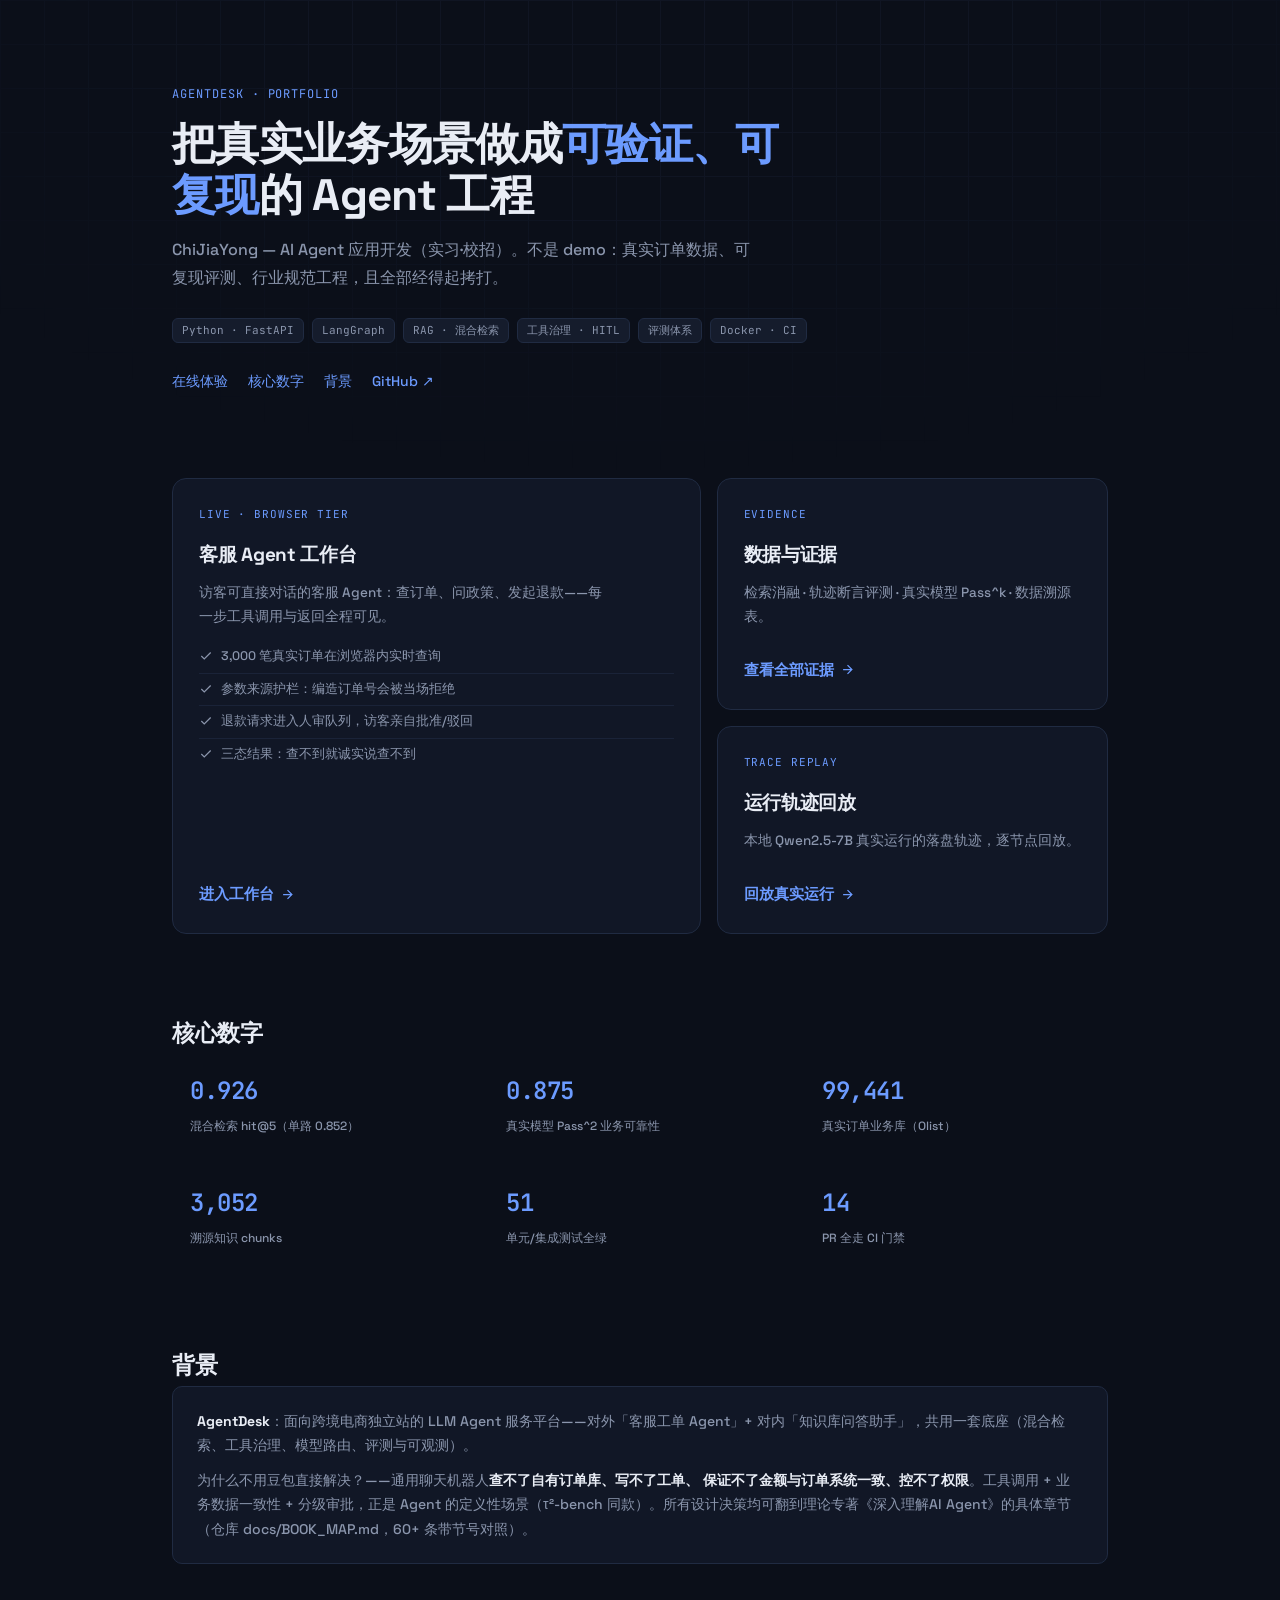
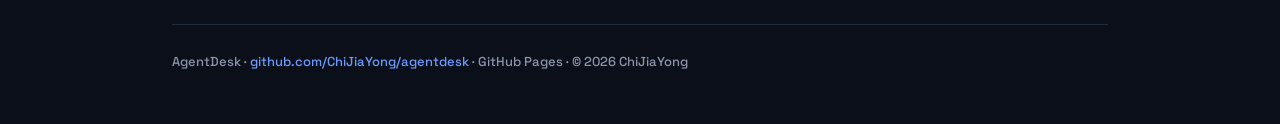
==== commit a4aecd94: "design upgrade: self-hosted fonts, unified tokens, split hero, bento entries, scroll reveal separate" ====
--- a/index.html
+++ b/index.html
@@ -5,116 +5,146 @@
 <meta name="viewport" content="width=device-width, initial-scale=1">
 <title>ChiJiaYong · AI Agent 应用开发</title>
 <meta name="description" content="AI Agent 应用/开发方向求职主页 — AgentDesk 项目：真实数据、可验证评测、行业规范的工程实践。在线可交互体验。">
+<link rel="stylesheet" href="styles.css">
 <style>
-  :root { --bg:#0f1420; --panel:#171e2e; --line:#2a3550; --ink:#e8ecf6; --dim:#93a0bd; --acc:#5b8cff; --ok:#3fbf7f; --warn:#f0a24b; }
-  * { box-sizing:border-box; margin:0; }
-  body { background:var(--bg); color:var(--ink); font:15px/1.75 "Segoe UI",system-ui,"PingFang SC","Microsoft YaHei",sans-serif; }
-  a { color:var(--acc); text-decoration:none; } a:hover { text-decoration:underline; }
-  .wrap { max-width:960px; margin:0 auto; padding:0 20px; }
-  header { padding:64px 0 36px; border-bottom:1px solid var(--line); }
-  header h1 { font-size:32px; letter-spacing:.5px; }
-  header .sub { color:var(--dim); font-size:16.5px; margin:10px 0 16px; }
-  .chips { display:flex; flex-wrap:wrap; gap:8px; }
-  .chip { background:var(--panel); border:1px solid var(--line); padding:3px 12px; border-radius:999px; font-size:13px; color:var(--dim); }
-  nav { display:flex; gap:18px; margin-top:22px; font-size:14px; }
-  section { padding:40px 0; border-bottom:1px solid var(--line); }
-  h2 { font-size:21px; margin-bottom:16px; }
-  .cards { display:grid; grid-template-columns:1fr 1fr; gap:16px; }
-  .big { display:block; background:var(--panel); border:1px solid var(--line); border-radius:14px;
-         padding:24px 24px 20px; color:var(--ink); transition:border-color .15s, transform .15s; }
-  .big:hover { border-color:var(--acc); transform:translateY(-2px); text-decoration:none; }
-  .big .icon { font-size:30px; } .big h3 { font-size:18px; margin:10px 0 8px; }
-  .big p { color:var(--dim); font-size:13.5px; margin-bottom:10px; }
-  .big ul { padding-left:18px; color:var(--dim); font-size:12.5px; }
-  .big li { margin:3px 0; }
-  .big .go { display:inline-block; margin-top:12px; color:var(--acc); font-weight:600; font-size:14px; }
-  .metric-row { display:grid; grid-template-columns:repeat(auto-fit,minmax(200px,1fr)); gap:10px; margin-top:18px; }
-  .metric { background:var(--panel); border:1px solid var(--line); border-radius:10px; padding:12px 14px; }
-  .metric b { font-size:19px; color:var(--acc); display:block; }
-  .metric span { color:var(--dim); font-size:12px; }
-  footer { padding:26px 0 50px; color:var(--dim); font-size:13px; }
-  code { background:#131a2b; padding:1px 6px; border-radius:5px; font-size:13px; }
+  header { padding: 84px 0 44px; }
+  .eyebrow { font-family: var(--mono); font-size: 12px; color: var(--accent);
+             letter-spacing: 0.08em; margin-bottom: 14px; }
+  header h1 { font-size: clamp(30px, 5vw, 44px); line-height: 1.15; max-width: 22ch; }
+  header h1 em { font-style: normal; color: var(--accent); }
+  header .sub { color: var(--dim); font-size: 16px; margin: 16px 0 22px; max-width: 58ch; }
+  .chips { display: flex; flex-wrap: wrap; gap: 8px; margin-top: 26px; }
+  nav { display: flex; gap: 20px; margin-top: 26px; font-size: 14px; }
+
+  .entry { display: grid; grid-template-columns: 1.35fr 1fr; gap: 16px; }
+  .big { position: relative; display: block; overflow: hidden;
+         background: var(--panel); border: 1px solid var(--line);
+         border-radius: 14px; padding: 26px; color: var(--ink);
+         transition: border-color 0.18s var(--ease), transform 0.18s var(--ease); }
+  .big:hover { border-color: var(--accent-dim); transform: translateY(-3px); }
+  .big.primary { min-height: 320px; display: flex; flex-direction: column; }
+  .big .tag { font-family: var(--mono); font-size: 11px; color: var(--accent);
+              letter-spacing: 0.08em; margin-bottom: 14px; }
+  .big h3 { font-size: 19px; margin-bottom: 10px; }
+  .big p { color: var(--dim); font-size: 13.5px; margin-bottom: 12px; max-width: 46ch; }
+  .big ul { list-style: none; padding: 0; font-size: 12.5px; color: var(--dim); }
+  .big li { padding: 5px 0; border-top: 1px solid var(--line-soft); display: flex; gap: 8px; }
+  .big li:first-child { border-top: 0; }
+  .big li svg { flex: none; margin-top: 3px; }
+  .big .go { margin-top: auto; padding-top: 16px; font-weight: 600; color: var(--accent);
+             display: inline-flex; align-items: center; gap: 6px; }
+  .big .go svg { transition: transform 0.18s var(--ease); }
+  .big:hover .go svg { transform: translateX(4px); }
+  .stack { display: flex; flex-direction: column; gap: 16px; }
+  .stack .big { min-height: 152px; }
+
+  .metric-row { display: grid; grid-template-columns: repeat(3, 1fr); gap: 12px; }
+  .metric { padding: 16px 18px; }
+  .metric b { font-family: var(--mono); font-size: 24px; font-weight: 600;
+              color: var(--accent); display: block; letter-spacing: -0.02em; }
+  .metric span { color: var(--dim); font-size: 12px; }
+  .about { background: var(--panel); border: 1px solid var(--line); border-radius: var(--radius);
+           padding: 22px 24px; font-size: 14px; color: var(--dim); }
+  .about b { color: var(--ink); }
+  footer { padding: 26px 0 50px; color: var(--dim); font-size: 13px;
+           border-top: 1px solid var(--line); margin-top: 20px; }
+  @media (max-width: 820px) {
+    .entry { grid-template-columns: 1fr; }
+    .metric-row { grid-template-columns: 1fr 1fr; }
+  }
 </style>
 </head>
 <body>
 <div class="wrap">
 
-<header id="top">
-  <h1>ChiJiaYong <span style="color:var(--dim);font-size:18px">// AI Agent 应用开发（实习·校招）</span></h1>
-  <p class="sub">把一个真实业务场景做成可验证、可复现、可被拷打的 Agent 工程 —— 而不是一个 demo。</p>
-  <div class="chips">
-    <span class="chip">Python · FastAPI</span><span class="chip">LangGraph / LangChain 1.x</span>
+<header>
+  <p class="eyebrow rise" style="--i:0">AGENTDESK · PORTFOLIO</p>
+  <h1 class="rise" style="--i:1">把真实业务场景做成<em>可验证、可复现</em>的 Agent 工程</h1>
+  <p class="sub rise" style="--i:2">ChiJiaYong — AI Agent 应用开发（实习·校招）。不是 demo：真实订单数据、可复现评测、行业规范工程，且全部经得起拷打。</p>
+  <div class="chips rise" style="--i:3">
+    <span class="chip">Python · FastAPI</span><span class="chip">LangGraph</span>
     <span class="chip">RAG · 混合检索</span><span class="chip">工具治理 · HITL</span>
-    <span class="chip">评测体系 · LLM-as-Judge</span><span class="chip">Docker · CI/CD</span>
+    <span class="chip">评测体系</span><span class="chip">Docker · CI</span>
   </div>
-  <nav>
-    <a href="#experience">⚡ 在线体验</a><a href="#evidence">📊 数据与证据</a>
+  <nav class="rise" style="--i:4">
+    <a href="#experience">在线体验</a><a href="#numbers">核心数字</a><a href="#about">背景</a>
     <a href="https://github.com/ChiJiaYong/agentdesk" target="_blank">GitHub ↗</a>
   </nav>
 </header>
 
 <section id="experience">
-  <h2>① 在线体验（不用配置，点开即用）</h2>
-  <a class="big" href="demo.html">
-    <div class="icon">💬</div>
-    <h3>客服 Agent 工作台 — 可真实操作</h3>
-    <p>访客直接输入消息，与跑在<b>真实数据</b>上的客服 Agent 对话。每一步决策全程可见：</p>
-    <ul>
-      <li>工具调用与返回 JSON（查订单/金额/政策，全部来自 99,441 笔真实订单）</li>
-      <li>参数来源护栏：编造订单号会被当场拒绝</li>
-      <li>三态结果：查不到就诚实说查不到，绝不编造</li>
-      <li>退款类请求 → 人工审核队列（你亲自批准/驳回）</li>
-      <li>提示注入攻击演示 → 看输出侧验证如何兜底</li>
-    </ul>
-    <span class="go">进入工作台 →</span>
-  </a>
-</section>
-
-<section id="evidence">
-  <h2>② 数据与证据（口说无凭，看数据）</h2>
-  <a class="big" href="evidence.html">
-    <div class="icon">📊</div>
-    <h3>评测报告 · 轨迹回放 · 数据溯源</h3>
-    <p>上面每一个行为背后都有一套可复现的评测体系：</p>
-    <ul>
-      <li>检索消融：混合 vs 单路，逐层归因</li>
-      <li>Agent 轨迹断言评测：曾抓到工具被重复执行的真 bug</li>
-      <li>真实模型 Pass^k 业务可靠性口径 + 同源 Judge 偏差实证</li>
-      <li>数据溯源表：每条数据的来源 / 许可证 / 校验和 / 日期</li>
-    </ul>
-    <span class="go">查看全部证据 →</span>
-  </a>
-</section>
-
-<section id="metrics">
-  <h2>核心数字（全部可复现，无虚数）</h2>
-  <div class="metric-row">
-    <div class="metric"><b>0.926</b><span>混合检索 hit@5（单路 0.852，+7.4pp）· 27 金标 · 零 LLM 成本</span></div>
-    <div class="metric"><b>0.875</b><span>真实模型 Pass^2 业务可靠性（本地 Qwen2.5-7B，8 任务 6 风险类）</span></div>
-    <div class="metric"><b>99,441</b><span>真实订单业务库（Olist 公开数据集，状态机完整）</span></div>
-    <div class="metric"><b>3,052</b><span>溯源知识 chunks（3 部法规官网原文 + 2,999 条真实客户问答）</span></div>
-    <div class="metric"><b>51</b><span>单元/集成测试 + 15 项评测任务全绿</span></div>
-    <div class="metric"><b>14</b><span>PR 全部走受保护主干 CI 门禁</span></div>
+  <div class="entry">
+    <a class="big primary rise card-hover" style="--i:0" href="demo.html">
+      <div class="tag">LIVE · BROWSER TIER</div>
+      <h3>客服 Agent 工作台</h3>
+      <p>访客可直接对话的客服 Agent：查订单、问政策、发起退款——每一步工具调用与返回全程可见。</p>
+      <ul>
+        <li><svg width="14" height="14" viewBox="0 0 24 24" fill="none" stroke="currentColor" stroke-width="2"><path d="M20 6L9 17l-5-5"/></svg>3,000 笔真实订单在浏览器内实时查询</li>
+        <li><svg width="14" height="14" viewBox="0 0 24 24" fill="none" stroke="currentColor" stroke-width="2"><path d="M20 6L9 17l-5-5"/></svg>参数来源护栏：编造订单号会被当场拒绝</li>
+        <li><svg width="14" height="14" viewBox="0 0 24 24" fill="none" stroke="currentColor" stroke-width="2"><path d="M20 6L9 17l-5-5"/></svg>退款请求进入人审队列，访客亲自批准/驳回</li>
+        <li><svg width="14" height="14" viewBox="0 0 24 24" fill="none" stroke="currentColor" stroke-width="2"><path d="M20 6L9 17l-5-5"/></svg>三态结果：查不到就诚实说查不到</li>
+      </ul>
+      <span class="go">进入工作台
+        <svg width="15" height="15" viewBox="0 0 24 24" fill="none" stroke="currentColor" stroke-width="2"><path d="M5 12h14M12 5l7 7-7 7"/></svg>
+      </span>
+    </a>
+    <div class="stack">
+      <a class="big rise card-hover" style="--i:1" href="evidence.html">
+        <div class="tag">EVIDENCE</div>
+        <h3>数据与证据</h3>
+        <p>检索消融 · 轨迹断言评测 · 真实模型 Pass^k · 数据溯源表。</p>
+        <span class="go">查看全部证据
+          <svg width="15" height="15" viewBox="0 0 24 24" fill="none" stroke="currentColor" stroke-width="2"><path d="M5 12h14M12 5l7 7-7 7"/></svg>
+        </span>
+      </a>
+      <a class="big rise card-hover" style="--i:2" href="trace-replay.html">
+        <div class="tag">TRACE REPLAY</div>
+        <h3>运行轨迹回放</h3>
+        <p>本地 Qwen2.5-7B 真实运行的落盘轨迹，逐节点回放。</p>
+        <span class="go">回放真实运行
+          <svg width="15" height="15" viewBox="0 0 24 24" fill="none" stroke="currentColor" stroke-width="2"><path d="M5 12h14M12 5l7 7-7 7"/></svg>
+        </span>
+      </a>
+    </div>
   </div>
 </section>
 
-<section id="project">
-  <h2>项目背景（60 秒版）</h2>
-  <div class="card" style="background:var(--panel);border:1px solid var(--line);border-radius:12px;padding:20px 22px">
+<section id="numbers">
+  <h2 data-reveal>核心数字</h2>
+  <div class="metric-row">
+    <div class="metric" style="--i:0" data-reveal><b>0.926</b><span>混合检索 hit@5（单路 0.852）</span></div>
+    <div class="metric" style="--i:1" data-reveal><b>0.875</b><span>真实模型 Pass^2 业务可靠性</span></div>
+    <div class="metric" style="--i:2" data-reveal><b>99,441</b><span>真实订单业务库（Olist）</span></div>
+    <div class="metric" style="--i:3" data-reveal><b>3,052</b><span>溯源知识 chunks</span></div>
+    <div class="metric" style="--i:4" data-reveal><b>51</b><span>单元/集成测试全绿</span></div>
+    <div class="metric" style="--i:5" data-reveal><b>14</b><span>PR 全走 CI 门禁</span></div>
+  </div>
+</section>
+
+<section id="about">
+  <h2 data-reveal>背景</h2>
+  <div class="about" data-reveal>
     <p><b>AgentDesk</b>：面向跨境电商独立站的 LLM Agent 服务平台——对外「客服工单 Agent」+
     对内「知识库问答助手」，共用一套底座（混合检索、工具治理、模型路由、评测与可观测）。</p>
     <p style="margin-top:10px">为什么不用豆包直接解决？——通用聊天机器人<b>查不了自有订单库、写不了工单、
     保证不了金额与订单系统一致、控不了权限</b>。工具调用 + 业务数据一致性 + 分级审批，正是 Agent
     的定义性场景（τ²-bench 同款）。所有设计决策均可翻到理论专著《深入理解AI Agent》的具体章节
-    （见仓库 docs/BOOK_MAP.md，60+ 条带节号对照）。</p>
+    （仓库 docs/BOOK_MAP.md，60+ 条带节号对照）。</p>
   </div>
 </section>
 
 <footer>
   AgentDesk · <a href="https://github.com/ChiJiaYong/agentdesk" target="_blank">github.com/ChiJiaYong/agentdesk</a>
-  · 本站部署于 GitHub Pages · © 2026 ChiJiaYong
+  · GitHub Pages · © 2026 ChiJiaYong
 </footer>
 
 </div>
+<script>
+// 滚动 reveal（IntersectionObserver，reduced-motion 自动失效——见 styles.css）
+const io = new IntersectionObserver((entries) => {
+  entries.forEach(e => { if (e.isIntersecting) { e.target.classList.add("on"); io.unobserve(e.target); } });
+}, { threshold: 0.25 });
+document.querySelectorAll("[data-reveal]").forEach(el => io.observe(el));
+</script>
 </body>
 </html>
--- a/styles.css
+++ b/styles.css
@@ -0,0 +1,144 @@
+/* AgentDesk portfolio — design system
+   tokens → base → components → motion. Zero build step. */
+
+/* ---------- fonts (self-hosted, latin; 中文走系统栈) ---------- */
+@font-face {
+  font-family: "Space Grotesk";
+  src: url("fonts/SpaceGrotesk-500.woff2") format("woff2");
+  font-weight: 500; font-display: swap;
+}
+@font-face {
+  font-family: "Space Grotesk";
+  src: url("fonts/SpaceGrotesk-700.woff2") format("woff2");
+  font-weight: 700; font-display: swap;
+}
+@font-face {
+  font-family: "JetBrains Mono";
+  src: url("fonts/JetBrainsMono-400.woff2") format("woff2");
+  font-weight: 400; font-display: swap;
+}
+@font-face {
+  font-family: "JetBrains Mono";
+  src: url("fonts/JetBrainsMono-600.woff2") format("woff2");
+  font-weight: 600; font-display: swap;
+}
+
+/* ---------- tokens ---------- */
+:root {
+  --bg: #0b0f19;
+  --panel: #111726;
+  --panel-2: #151c2c;
+  --line: #202b42;
+  --line-soft: #1a2338;
+  --ink: #e9edf5;
+  --dim: #8b96ad;
+  --accent: #6c9bff;
+  --accent-dim: #3d5aa8;
+  --ok: #4fc489;
+  --warn: #e8a75c;
+  --bad: #e5646c;
+  --sans: "Space Grotesk", -apple-system, "PingFang SC", "Microsoft YaHei", sans-serif;
+  --mono: "JetBrains Mono", ui-monospace, Consolas, monospace;
+  --radius: 10px;
+  --ease: cubic-bezier(0.16, 1, 0.3, 1);
+}
+
+/* ---------- base ---------- */
+* { box-sizing: border-box; margin: 0; }
+html { scroll-behavior: smooth; }
+body {
+  background: var(--bg); color: var(--ink);
+  font: 15px/1.75 var(--sans);
+  -webkit-font-smoothing: antialiased;
+}
+/* 细网格纹理：固定层，不随滚动重绘 */
+body::before {
+  content: ""; position: fixed; inset: 0; z-index: 0; pointer-events: none;
+  background-image:
+    linear-gradient(var(--line-soft) 1px, transparent 1px),
+    linear-gradient(90deg, var(--line-soft) 1px, transparent 1px);
+  background-size: 44px 44px;
+  opacity: 0.35;
+  mask-image: radial-gradient(ellipse 90% 70% at 50% 0%, #000 30%, transparent 75%);
+  -webkit-mask-image: radial-gradient(ellipse 90% 70% at 50% 0%, #000 30%, transparent 75%);
+}
+.wrap, body > .wrap > * { position: relative; z-index: 1; }
+a { color: var(--accent); text-decoration: none; }
+a:hover { text-decoration: underline; text-underline-offset: 3px; }
+code { font-family: var(--mono); font-size: 0.86em; background: var(--panel-2);
+       padding: 1px 6px; border-radius: 5px; }
+::selection { background: var(--accent-dim); color: #fff; }
+
+/* ---------- layout ---------- */
+.wrap { max-width: 980px; margin: 0 auto; padding: 0 22px; }
+.top { max-width: 1240px; margin: 0 auto; padding: 18px 22px 0;
+       display: flex; justify-content: space-between; align-items: center; }
+section, .section { padding: 40px 0; }
+
+/* ---------- type ---------- */
+h1, h2, h3 { font-family: var(--sans); letter-spacing: -0.015em; }
+.display { font-family: var(--sans); font-weight: 700; letter-spacing: -0.03em; }
+.mono { font-family: var(--mono); }
+.num { font-family: var(--mono); font-weight: 600; letter-spacing: -0.02em; }
+
+/* ---------- components ---------- */
+.panel { background: var(--panel); border: 1px solid var(--line); border-radius: var(--radius); }
+.btn {
+  display: inline-flex; align-items: center; gap: 8px;
+  background: var(--accent); color: #fff; border: 1px solid transparent;
+  border-radius: 8px; padding: 9px 18px; cursor: pointer; font: inherit;
+  transition: transform 0.12s var(--ease), background 0.15s;
+}
+.btn:hover { background: #5a8bf0; }
+.btn:active { transform: translateY(1px) scale(0.98); }
+.btn.ghost { background: transparent; color: var(--ink); border-color: var(--line); }
+.btn.ghost:hover { border-color: var(--accent-dim); }
+.chip {
+  display: inline-block; font-family: var(--mono); font-size: 11px;
+  background: var(--panel-2); border: 1px solid var(--line); color: var(--dim);
+  padding: 2px 9px; border-radius: 6px;
+}
+.badge { display: inline-block; font-family: var(--mono); font-size: 11px;
+         background: rgba(108, 155, 255, 0.12); color: var(--accent);
+         border: 1px solid rgba(108, 155, 255, 0.3); padding: 1px 9px; border-radius: 6px; }
+.card { background: var(--panel); border: 1px solid var(--line); border-radius: var(--radius); }
+
+/* ---------- motion ---------- */
+@keyframes rise {
+  from { opacity: 0; transform: translateY(14px); }
+  to { opacity: 1; transform: none; }
+}
+@keyframes fadein { from { opacity: 0; } to { opacity: 1; } }
+@keyframes slidein {
+  from { opacity: 0; transform: translateX(-10px); }
+  to { opacity: 1; transform: none; }
+}
+.rise { animation: rise 0.7s var(--ease) both; animation-delay: calc(var(--i, 0) * 90ms); }
+.fade { animation: fadein 0.5s var(--ease) both; }
+.slide { animation: slidein 0.35s var(--ease) both; }
+
+[data-reveal] { opacity: 0; transform: translateY(18px);
+                transition: opacity 0.7s var(--ease), transform 0.7s var(--ease);
+                transition-delay: calc(var(--i, 0) * 80ms); }
+[data-reveal].on { opacity: 1; transform: none; }
+
+/* 交互微反馈 */
+.btn:active, button:active { transform: translateY(1px) scale(0.98); }
+.card-hover { transition: border-color 0.18s var(--ease), transform 0.18s var(--ease); }
+.card-hover:hover { border-color: var(--accent-dim); transform: translateY(-2px); }
+
+/* 滚动条 */
+::-webkit-scrollbar { width: 10px; height: 10px; }
+::-webkit-scrollbar-thumb { background: var(--line); border-radius: 6px; }
+::-webkit-scrollbar-track { background: transparent; }
+
+/* ---------- reduced motion（非协商项） ---------- */
+@media (prefers-reduced-motion: reduce) {
+  html { scroll-behavior: auto; }
+  *, *::before, *::after {
+    animation-duration: 0.01ms !important;
+    animation-iteration-count: 1 !important;
+    transition-duration: 0.01ms !important;
+  }
+  [data-reveal] { opacity: 1; transform: none; }
+}
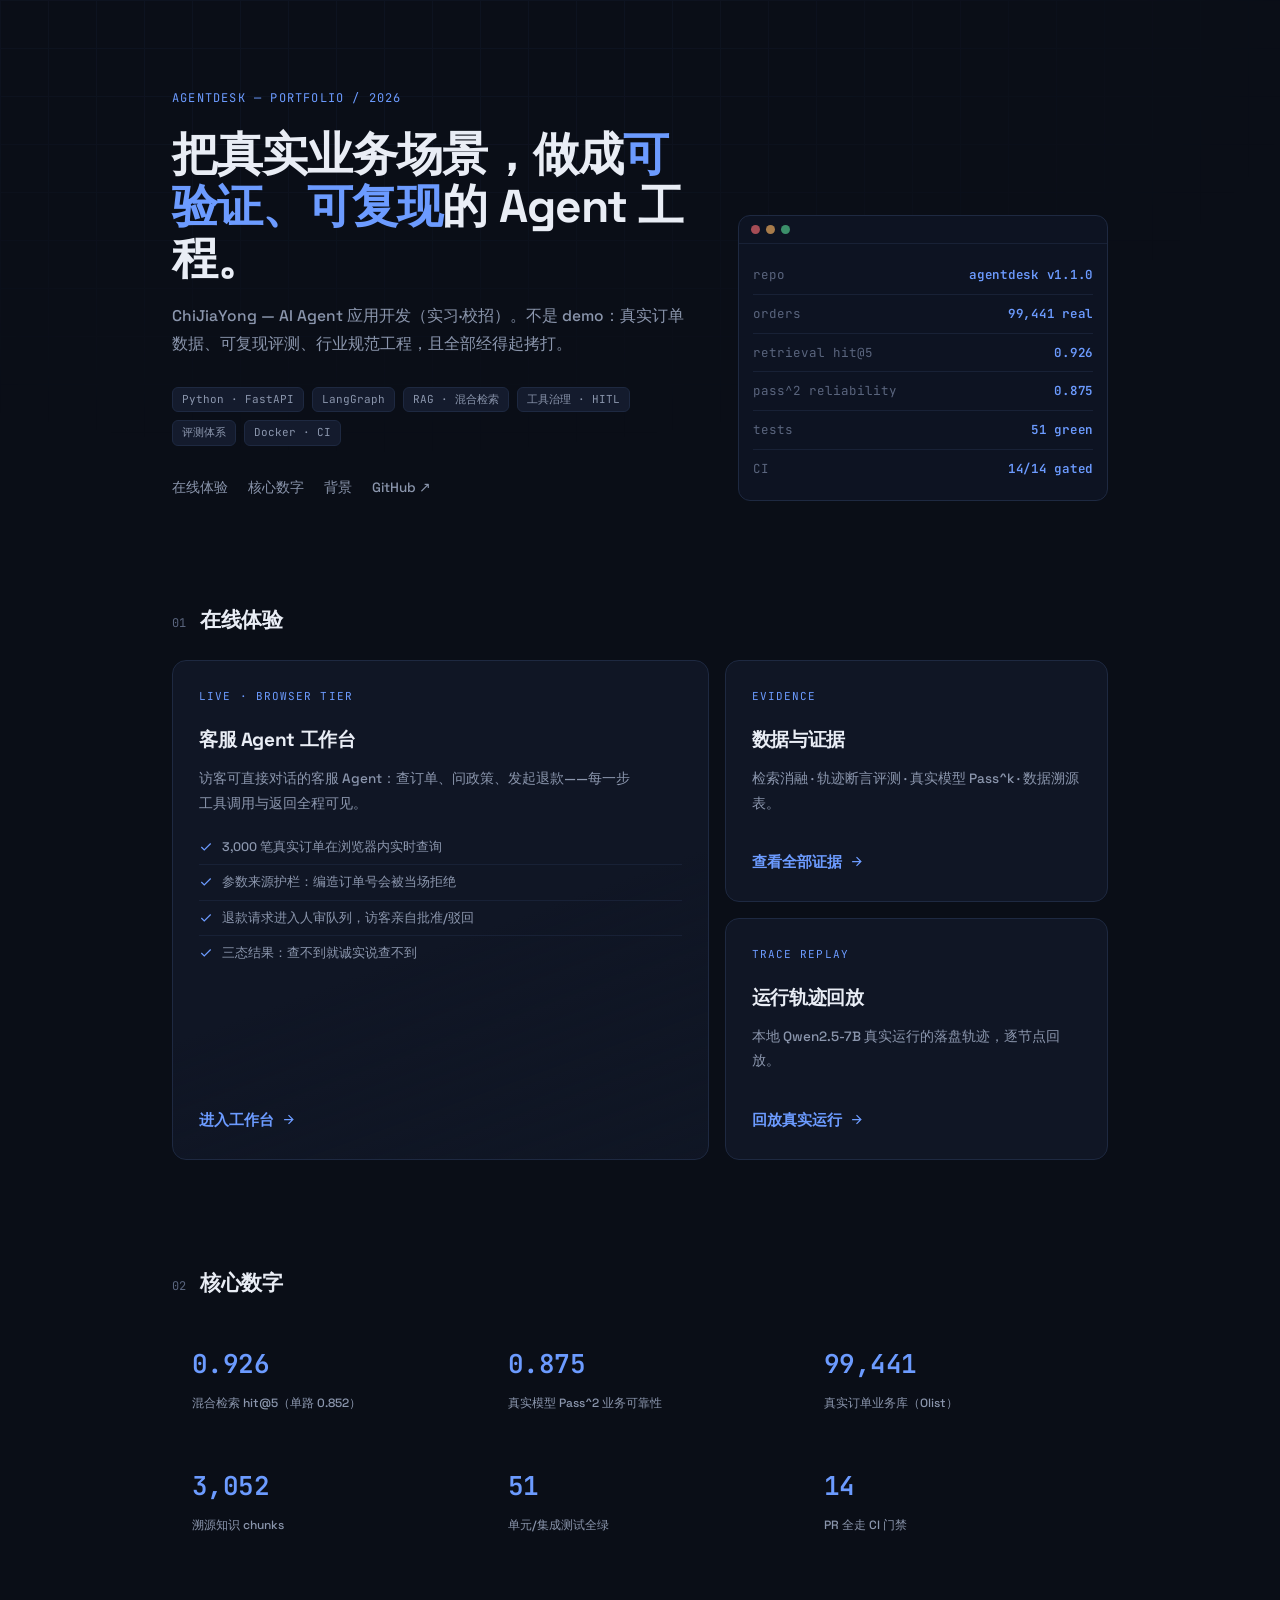
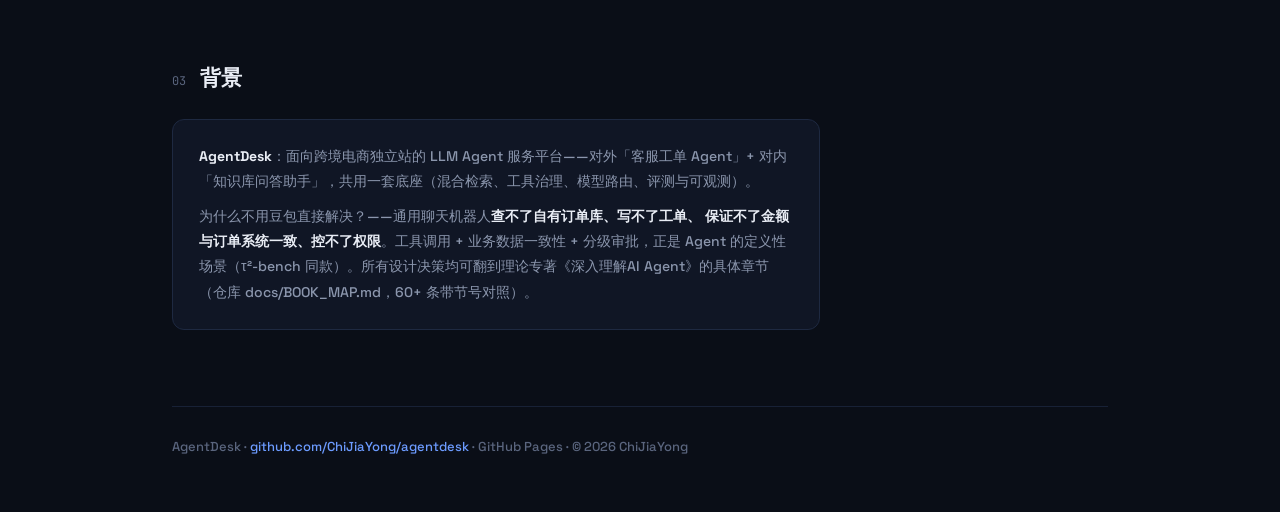
==== commit a960c12d: "design v2: unified token system, favicon, console-error fixes" ====
--- a/index.html
+++ b/index.html
@@ -3,52 +3,70 @@
 <head>
 <meta charset="utf-8">
 <meta name="viewport" content="width=device-width, initial-scale=1">
+<link rel="icon" href="[data-uri]">
 <title>ChiJiaYong · AI Agent 应用开发</title>
 <meta name="description" content="AI Agent 应用/开发方向求职主页 — AgentDesk 项目：真实数据、可验证评测、行业规范的工程实践。在线可交互体验。">
 <link rel="stylesheet" href="styles.css">
 <style>
-  header { padding: 84px 0 44px; }
+  header { padding: 88px 0 48px; display: grid;
+           grid-template-columns: minmax(0, 7fr) minmax(0, 5fr); gap: 48px; align-items: end; }
   .eyebrow { font-family: var(--mono); font-size: 12px; color: var(--accent);
-             letter-spacing: 0.08em; margin-bottom: 14px; }
-  header h1 { font-size: clamp(30px, 5vw, 44px); line-height: 1.15; max-width: 22ch; }
-  header h1 em { font-style: normal; color: var(--accent); }
-  header .sub { color: var(--dim); font-size: 16px; margin: 16px 0 22px; max-width: 58ch; }
-  .chips { display: flex; flex-wrap: wrap; gap: 8px; margin-top: 26px; }
-  nav { display: flex; gap: 20px; margin-top: 26px; font-size: 14px; }
+             letter-spacing: 0.1em; margin-bottom: 18px; }
+  h1 { font-size: clamp(30px, 4.6vw, 46px); line-height: 1.14; }
+  h1 em { font-style: normal; color: var(--accent); }
+  .sub { color: var(--dim); font-size: 15.5px; margin: 18px 0 24px; max-width: 52ch; }
+  .chips { display: flex; flex-wrap: wrap; gap: 8px; margin-top: 28px; }
+  nav.top-nav { display: flex; gap: 20px; font-size: 13.5px; margin-top: 30px; }
+  nav.top-nav a { color: var(--dim); } nav.top-nav a:hover { color: var(--accent); }
 
-  .entry { display: grid; grid-template-columns: 1.35fr 1fr; gap: 16px; }
-  .big { position: relative; display: block; overflow: hidden;
+  /* 右侧：运行状态终端（真实数字） */
+  .status-card { margin-bottom: 0; }
+  .status-card .line { display: flex; justify-content: space-between; padding: 7px 0;
+                       border-bottom: 1px solid var(--line-soft); }
+  .status-card .line:last-child { border-bottom: 0; }
+  .status-card .line span:first-child { color: var(--faint); }
+  .status-card .line span:last-child { color: var(--ink); }
+  .status-card .line span.num { color: var(--accent); }
+
+  section { padding: 52px 0; }
+  .sec-head { display: flex; align-items: baseline; gap: 14px; margin-bottom: 22px; }
+  .sec-no { font-family: var(--mono); font-size: 12px; color: var(--faint); }
+  .sec-head h2 { font-size: 21px; }
+
+  .entry { display: grid; grid-template-columns: 1.4fr 1fr; gap: 16px; }
+  .big { position: relative; display: flex; flex-direction: column; overflow: hidden;
          background: var(--panel); border: 1px solid var(--line);
-         border-radius: 14px; padding: 26px; color: var(--ink);
-         transition: border-color 0.18s var(--ease), transform 0.18s var(--ease); }
-  .big:hover { border-color: var(--accent-dim); transform: translateY(-3px); }
-  .big.primary { min-height: 320px; display: flex; flex-direction: column; }
+         border-radius: 14px; padding: 26px; color: var(--ink); }
+  .big.primary { min-height: 330px;
+    background: linear-gradient(160deg, var(--panel) 55%, rgba(108, 155, 255, 0.06)); }
   .big .tag { font-family: var(--mono); font-size: 11px; color: var(--accent);
-              letter-spacing: 0.08em; margin-bottom: 14px; }
+              letter-spacing: 0.1em; margin-bottom: 16px; }
   .big h3 { font-size: 19px; margin-bottom: 10px; }
-  .big p { color: var(--dim); font-size: 13.5px; margin-bottom: 12px; max-width: 46ch; }
+  .big p { color: var(--dim); font-size: 13.5px; margin-bottom: 14px; max-width: 48ch; }
   .big ul { list-style: none; padding: 0; font-size: 12.5px; color: var(--dim); }
-  .big li { padding: 5px 0; border-top: 1px solid var(--line-soft); display: flex; gap: 8px; }
+  .big li { padding: 6px 0; border-top: 1px solid var(--line-soft); display: flex; gap: 9px; }
   .big li:first-child { border-top: 0; }
-  .big li svg { flex: none; margin-top: 3px; }
-  .big .go { margin-top: auto; padding-top: 16px; font-weight: 600; color: var(--accent);
-             display: inline-flex; align-items: center; gap: 6px; }
+  .big li svg { flex: none; margin-top: 4px; color: var(--accent); }
+  .big .go { margin-top: auto; padding-top: 18px; font-weight: 600; color: var(--accent);
+             display: inline-flex; align-items: center; gap: 7px; }
   .big .go svg { transition: transform 0.18s var(--ease); }
   .big:hover .go svg { transform: translateX(4px); }
   .stack { display: flex; flex-direction: column; gap: 16px; }
-  .stack .big { min-height: 152px; }
+  .stack .big { min-height: 157px; }
 
   .metric-row { display: grid; grid-template-columns: repeat(3, 1fr); gap: 12px; }
-  .metric { padding: 16px 18px; }
-  .metric b { font-family: var(--mono); font-size: 24px; font-weight: 600;
-              color: var(--accent); display: block; letter-spacing: -0.02em; }
+  .metric { padding: 18px 20px; }
+  .metric b { font-family: var(--mono); font-weight: 600; font-size: 26px;
+              color: var(--accent); display: block; letter-spacing: -0.02em;
+              font-variant-numeric: tabular-nums; }
   .metric span { color: var(--dim); font-size: 12px; }
   .about { background: var(--panel); border: 1px solid var(--line); border-radius: var(--radius);
-           padding: 22px 24px; font-size: 14px; color: var(--dim); }
+           padding: 24px 26px; font-size: 14px; color: var(--dim); max-width: 72ch; }
   .about b { color: var(--ink); }
-  footer { padding: 26px 0 50px; color: var(--dim); font-size: 13px;
-           border-top: 1px solid var(--line); margin-top: 20px; }
-  @media (max-width: 820px) {
+  footer { padding: 28px 0 54px; color: var(--faint); font-size: 13px;
+           border-top: 1px solid var(--line-soft); margin-top: 24px; }
+  @media (max-width: 860px) {
+    header { grid-template-columns: 1fr; gap: 30px; }
     .entry { grid-template-columns: 1fr; }
     .metric-row { grid-template-columns: 1fr 1fr; }
   }
@@ -58,21 +76,37 @@
 <div class="wrap">
 
 <header>
-  <p class="eyebrow rise" style="--i:0">AGENTDESK · PORTFOLIO</p>
-  <h1 class="rise" style="--i:1">把真实业务场景做成<em>可验证、可复现</em>的 Agent 工程</h1>
-  <p class="sub rise" style="--i:2">ChiJiaYong — AI Agent 应用开发（实习·校招）。不是 demo：真实订单数据、可复现评测、行业规范工程，且全部经得起拷打。</p>
-  <div class="chips rise" style="--i:3">
-    <span class="chip">Python · FastAPI</span><span class="chip">LangGraph</span>
-    <span class="chip">RAG · 混合检索</span><span class="chip">工具治理 · HITL</span>
-    <span class="chip">评测体系</span><span class="chip">Docker · CI</span>
+  <div>
+    <p class="eyebrow rise" style="--i:0">AGENTDESK — PORTFOLIO / 2026</p>
+    <h1 class="rise" style="--i:1">把真实业务场景，做成<em>可验证、可复现</em>的 Agent 工程。</h1>
+    <p class="sub rise" style="--i:2">ChiJiaYong — AI Agent 应用开发（实习·校招）。不是 demo：真实订单数据、可复现评测、行业规范工程，且全部经得起拷打。</p>
+    <div class="chips rise" style="--i:3">
+      <span class="chip">Python · FastAPI</span><span class="chip">LangGraph</span>
+      <span class="chip">RAG · 混合检索</span><span class="chip">工具治理 · HITL</span>
+      <span class="chip">评测体系</span><span class="chip">Docker · CI</span>
+    </div>
+    <nav class="top-nav rise" style="--i:4">
+      <a href="#experience">在线体验</a><a href="#numbers">核心数字</a><a href="#about">背景</a>
+      <a href="https://github.com/ChiJiaYong/agentdesk" target="_blank">GitHub ↗</a>
+    </nav>
   </div>
-  <nav class="rise" style="--i:4">
-    <a href="#experience">在线体验</a><a href="#numbers">核心数字</a><a href="#about">背景</a>
-    <a href="https://github.com/ChiJiaYong/agentdesk" target="_blank">GitHub ↗</a>
-  </nav>
+  <div class="terminal status-card rise" style="--i:3" aria-label="运行状态">
+    <div class="bar"><i></i><i></i><i></i></div>
+    <div class="body">
+      <div class="line"><span>repo</span><span class="num">agentdesk v1.1.0</span></div>
+      <div class="line"><span>orders</span><span class="num">99,441 real</span></div>
+      <div class="line"><span>retrieval hit@5</span><span class="num">0.926</span></div>
+      <div class="line"><span>pass^2 reliability</span><span class="num">0.875</span></div>
+      <div class="line"><span>tests</span><span class="num">51 green</span></div>
+      <div class="line"><span>CI</span><span class="num">14/14 gated</span></div>
+    </div>
+  </div>
 </header>
 
 <section id="experience">
+  <div class="sec-head rise" style="--i:0">
+    <span class="sec-no">01</span><h2>在线体验</h2>
+  </div>
   <div class="entry">
     <a class="big primary rise card-hover" style="--i:0" href="demo.html">
       <div class="tag">LIVE · BROWSER TIER</div>
@@ -110,7 +144,7 @@
 </section>
 
 <section id="numbers">
-  <h2 data-reveal>核心数字</h2>
+  <div class="sec-head"><span class="sec-no">02</span><h2>核心数字</h2></div>
   <div class="metric-row">
     <div class="metric" style="--i:0" data-reveal><b>0.926</b><span>混合检索 hit@5（单路 0.852）</span></div>
     <div class="metric" style="--i:1" data-reveal><b>0.875</b><span>真实模型 Pass^2 业务可靠性</span></div>
@@ -122,7 +156,7 @@
 </section>
 
 <section id="about">
-  <h2 data-reveal>背景</h2>
+  <div class="sec-head"><span class="sec-no">03</span><h2>背景</h2></div>
   <div class="about" data-reveal>
     <p><b>AgentDesk</b>：面向跨境电商独立站的 LLM Agent 服务平台——对外「客服工单 Agent」+
     对内「知识库问答助手」，共用一套底座（混合检索、工具治理、模型路由、评测与可观测）。</p>
@@ -140,10 +174,9 @@
 
 </div>
 <script>
-// 滚动 reveal（IntersectionObserver，reduced-motion 自动失效——见 styles.css）
 const io = new IntersectionObserver((entries) => {
   entries.forEach(e => { if (e.isIntersecting) { e.target.classList.add("on"); io.unobserve(e.target); } });
-}, { threshold: 0.25 });
+}, { threshold: 0.2 });
 document.querySelectorAll("[data-reveal]").forEach(el => io.observe(el));
 </script>
 </body>
--- a/styles.css
+++ b/styles.css
@@ -1,7 +1,9 @@
-/* AgentDesk portfolio — design system
-   tokens → base → components → motion. Zero build step. */
+/* AgentDesk portfolio — design system v2
+   读稿：开发者作品集 + 可交互工具演示 · 技术受众 · dark-tech 精致语言
+   VARIANCE 6 / MOTION 5 / DENSITY 4 · 单 accent 锁定 · 全部动效 transform/opacity
+   零构建步骤；reduced-motion 全覆盖 */
 
-/* ---------- fonts (self-hosted, latin; 中文走系统栈) ---------- */
+/* ---------- 字体（自托管 latin；中文系统栈） ---------- */
 @font-face {
   font-family: "Space Grotesk";
   src: url("fonts/SpaceGrotesk-500.woff2") format("woff2");
@@ -25,21 +27,22 @@
 
 /* ---------- tokens ---------- */
 :root {
-  --bg: #0b0f19;
-  --panel: #111726;
-  --panel-2: #151c2c;
-  --line: #202b42;
-  --line-soft: #1a2338;
+  --bg: #0a0e17;
+  --panel: #101625;
+  --panel-2: #141b2d;
+  --line: #1e2941;
+  --line-soft: #182136;
   --ink: #e9edf5;
   --dim: #8b96ad;
+  --faint: #5a657e;
   --accent: #6c9bff;
-  --accent-dim: #3d5aa8;
+  --accent-deep: #2c4a8f;
   --ok: #4fc489;
   --warn: #e8a75c;
   --bad: #e5646c;
   --sans: "Space Grotesk", -apple-system, "PingFang SC", "Microsoft YaHei", sans-serif;
   --mono: "JetBrains Mono", ui-monospace, Consolas, monospace;
-  --radius: 10px;
+  --radius: 12px;
   --ease: cubic-bezier(0.16, 1, 0.3, 1);
 }
 
@@ -48,91 +51,125 @@
 html { scroll-behavior: smooth; }
 body {
   background: var(--bg); color: var(--ink);
-  font: 15px/1.75 var(--sans);
+  font: 15px/1.8 var(--sans);
   -webkit-font-smoothing: antialiased;
+  text-rendering: optimizeLegibility;
 }
-/* 细网格纹理：固定层，不随滚动重绘 */
+/* 细网格 + 顶部光晕（固定层） */
 body::before {
   content: ""; position: fixed; inset: 0; z-index: 0; pointer-events: none;
   background-image:
     linear-gradient(var(--line-soft) 1px, transparent 1px),
     linear-gradient(90deg, var(--line-soft) 1px, transparent 1px);
-  background-size: 44px 44px;
-  opacity: 0.35;
-  mask-image: radial-gradient(ellipse 90% 70% at 50% 0%, #000 30%, transparent 75%);
-  -webkit-mask-image: radial-gradient(ellipse 90% 70% at 50% 0%, #000 30%, transparent 75%);
+  background-size: 48px 48px;
+  opacity: 0.3;
+  mask-image: radial-gradient(ellipse 95% 65% at 30% 0%, #000 25%, transparent 78%);
+  -webkit-mask-image: radial-gradient(ellipse 95% 65% at 30% 0%, #000 25%, transparent 78%);
 }
-.wrap, body > .wrap > * { position: relative; z-index: 1; }
+.wrap, body > .wrap > *, body > .top, body > .banner, body > .grid { position: relative; z-index: 1; }
 a { color: var(--accent); text-decoration: none; }
-a:hover { text-decoration: underline; text-underline-offset: 3px; }
-code { font-family: var(--mono); font-size: 0.86em; background: var(--panel-2);
-       padding: 1px 6px; border-radius: 5px; }
-::selection { background: var(--accent-dim); color: #fff; }
+a:hover { text-decoration: underline; text-underline-offset: 4px; }
+code { font-family: var(--mono); font-size: 0.85em; background: var(--panel-2);
+       padding: 1px 6px; border-radius: 5px; border: 1px solid var(--line-soft); }
+::selection { background: var(--accent-deep); color: #fff; }
 
-/* ---------- layout ---------- */
+/* ---------- 排版 ---------- */
+h1, h2, h3 { font-weight: 700; letter-spacing: -0.02em; }
+.display { font-family: var(--sans); font-weight: 700; letter-spacing: -0.03em; }
+.mono, .num { font-family: var(--mono); }
+.num { font-weight: 600; letter-spacing: -0.02em; font-variant-numeric: tabular-nums; }
+
+/* ---------- 布局 ---------- */
 .wrap { max-width: 980px; margin: 0 auto; padding: 0 22px; }
-.top { max-width: 1240px; margin: 0 auto; padding: 18px 22px 0;
+.top { max-width: 1240px; margin: 0 auto; padding: 16px 22px 0;
        display: flex; justify-content: space-between; align-items: center; }
-section, .section { padding: 40px 0; }
+section, .section { padding: 44px 0; }
+hr.hairline { border: 0; border-top: 1px solid var(--line-soft); }
 
-/* ---------- type ---------- */
-h1, h2, h3 { font-family: var(--sans); letter-spacing: -0.015em; }
-.display { font-family: var(--sans); font-weight: 700; letter-spacing: -0.03em; }
-.mono { font-family: var(--mono); }
-.num { font-family: var(--mono); font-weight: 600; letter-spacing: -0.02em; }
-
-/* ---------- components ---------- */
+/* ---------- 组件 ---------- */
 .panel { background: var(--panel); border: 1px solid var(--line); border-radius: var(--radius); }
 .btn {
   display: inline-flex; align-items: center; gap: 8px;
   background: var(--accent); color: #fff; border: 1px solid transparent;
   border-radius: 8px; padding: 9px 18px; cursor: pointer; font: inherit;
-  transition: transform 0.12s var(--ease), background 0.15s;
+  transition: transform 0.12s var(--ease), background 0.15s, border-color 0.15s;
 }
 .btn:hover { background: #5a8bf0; }
 .btn:active { transform: translateY(1px) scale(0.98); }
 .btn.ghost { background: transparent; color: var(--ink); border-color: var(--line); }
-.btn.ghost:hover { border-color: var(--accent-dim); }
+.btn.ghost:hover { border-color: var(--accent-deep); background: var(--panel-2); }
 .chip {
   display: inline-block; font-family: var(--mono); font-size: 11px;
   background: var(--panel-2); border: 1px solid var(--line); color: var(--dim);
-  padding: 2px 9px; border-radius: 6px;
+  padding: 2px 9px; border-radius: 6px; transition: color 0.15s, border-color 0.15s;
 }
 .badge { display: inline-block; font-family: var(--mono); font-size: 11px;
-         background: rgba(108, 155, 255, 0.12); color: var(--accent);
-         border: 1px solid rgba(108, 155, 255, 0.3); padding: 1px 9px; border-radius: 6px; }
+         background: rgba(108, 155, 255, 0.1); color: var(--accent);
+         border: 1px solid rgba(108, 155, 255, 0.28); padding: 1px 9px; border-radius: 6px; }
 .card { background: var(--panel); border: 1px solid var(--line); border-radius: var(--radius); }
+.card-hover { transition: border-color 0.18s var(--ease), transform 0.18s var(--ease),
+                         box-shadow 0.18s var(--ease); }
+.card-hover:hover { border-color: var(--accent-deep); transform: translateY(-3px);
+                    box-shadow: 0 12px 32px -16px rgba(108, 155, 255, 0.25); }
+.card-hover:hover { text-decoration: none; }
 
-/* ---------- motion ---------- */
-@keyframes rise {
-  from { opacity: 0; transform: translateY(14px); }
-  to { opacity: 1; transform: none; }
-}
+/* 时间线（demo 决策流） */
+.timeline { position: relative; padding-left: 22px; }
+.timeline::before { content: ""; position: absolute; left: 5px; top: 6px; bottom: 6px;
+                    width: 1px; background: var(--line); }
+.tl-node { position: relative; padding: 2px 0 14px; }
+.tl-node::before { content: ""; position: absolute; left: -21px; top: 8px;
+                   width: 7px; height: 7px; border-radius: 50%;
+                   background: var(--panel-2); border: 1.5px solid var(--accent-deep); }
+.tl-node:first-child::before { background: var(--accent); border-color: var(--accent); }
+
+/* 状态 pill */
+.pill { display: inline-flex; align-items: center; gap: 5px; font-family: var(--mono);
+        font-size: 11px; padding: 2px 9px; border-radius: 999px; border: 1px solid; }
+.pill::before { content: ""; width: 5px; height: 5px; border-radius: 50%; background: currentColor; }
+.pill.ok { color: var(--ok); border-color: rgba(79, 196, 137, 0.35); background: rgba(79, 196, 137, 0.08); }
+.pill.warn { color: var(--warn); border-color: rgba(232, 167, 92, 0.35); background: rgba(232, 167, 92, 0.08); }
+.pill.bad { color: var(--bad); border-color: rgba(229, 100, 108, 0.35); background: rgba(229, 100, 108, 0.08); }
+.pill.idle { color: var(--dim); border-color: var(--line); background: var(--panel-2); }
+
+/* 终端窗格（数据展示） */
+.terminal { background: #0d1322; border: 1px solid var(--line); border-radius: var(--radius);
+            font-family: var(--mono); font-size: 12.5px; overflow: hidden; }
+.terminal .bar { display: flex; gap: 6px; padding: 9px 12px; border-bottom: 1px solid var(--line-soft); }
+.terminal .bar i { width: 9px; height: 9px; border-radius: 50%; background: var(--line); }
+.terminal .bar i:first-child { background: var(--bad); opacity: 0.7; }
+.terminal .bar i:nth-child(2) { background: var(--warn); opacity: 0.7; }
+.terminal .bar i:nth-child(3) { background: var(--ok); opacity: 0.7; }
+.terminal .body { padding: 12px 14px; color: #b9c4dc; line-height: 1.9; }
+.terminal .body .k { color: var(--accent); }
+
+/* ---------- 动效 ---------- */
+@keyframes rise { from { opacity: 0; transform: translateY(16px); } to { opacity: 1; transform: none; } }
 @keyframes fadein { from { opacity: 0; } to { opacity: 1; } }
-@keyframes slidein {
-  from { opacity: 0; transform: translateX(-10px); }
-  to { opacity: 1; transform: none; }
-}
-.rise { animation: rise 0.7s var(--ease) both; animation-delay: calc(var(--i, 0) * 90ms); }
+@keyframes slidein { from { opacity: 0; transform: translateX(-10px); } to { opacity: 1; transform: none; } }
+@keyframes pulse-dot { 0%, 100% { opacity: 0.3; } 50% { opacity: 1; } }
+.rise { animation: rise 0.75s var(--ease) both; animation-delay: calc(var(--i, 0) * 95ms); }
 .fade { animation: fadein 0.5s var(--ease) both; }
 .slide { animation: slidein 0.35s var(--ease) both; }
 
-[data-reveal] { opacity: 0; transform: translateY(18px);
-                transition: opacity 0.7s var(--ease), transform 0.7s var(--ease);
-                transition-delay: calc(var(--i, 0) * 80ms); }
+[data-reveal] { opacity: 0; transform: translateY(20px);
+                transition: opacity 0.75s var(--ease), transform 0.75s var(--ease);
+                transition-delay: calc(var(--i, 0) * 85ms); }
 [data-reveal].on { opacity: 1; transform: none; }
 
-/* 交互微反馈 */
-.btn:active, button:active { transform: translateY(1px) scale(0.98); }
-.card-hover { transition: border-color 0.18s var(--ease), transform 0.18s var(--ease); }
-.card-hover:hover { border-color: var(--accent-dim); transform: translateY(-2px); }
+/* 打字指示器（demo 思考中） */
+.typing { display: inline-flex; gap: 4px; padding: 4px 2px; }
+.typing i { width: 5px; height: 5px; border-radius: 50%; background: var(--dim);
+            animation: pulse-dot 1s infinite; }
+.typing i:nth-child(2) { animation-delay: 0.18s; }
+.typing i:nth-child(3) { animation-delay: 0.36s; }
 
-/* 滚动条 */
 ::-webkit-scrollbar { width: 10px; height: 10px; }
 ::-webkit-scrollbar-thumb { background: var(--line); border-radius: 6px; }
+::-webkit-scrollbar-thumb:hover { background: var(--accent-deep); }
 ::-webkit-scrollbar-track { background: transparent; }
 
-/* ---------- reduced motion（非协商项） ---------- */
+/* ---------- reduced motion ---------- */
 @media (prefers-reduced-motion: reduce) {
   html { scroll-behavior: auto; }
   *, *::before, *::after {
@@ -141,4 +178,5 @@
     transition-duration: 0.01ms !important;
   }
   [data-reveal] { opacity: 1; transform: none; }
+  .typing i { animation: none; opacity: 0.5; }
 }
